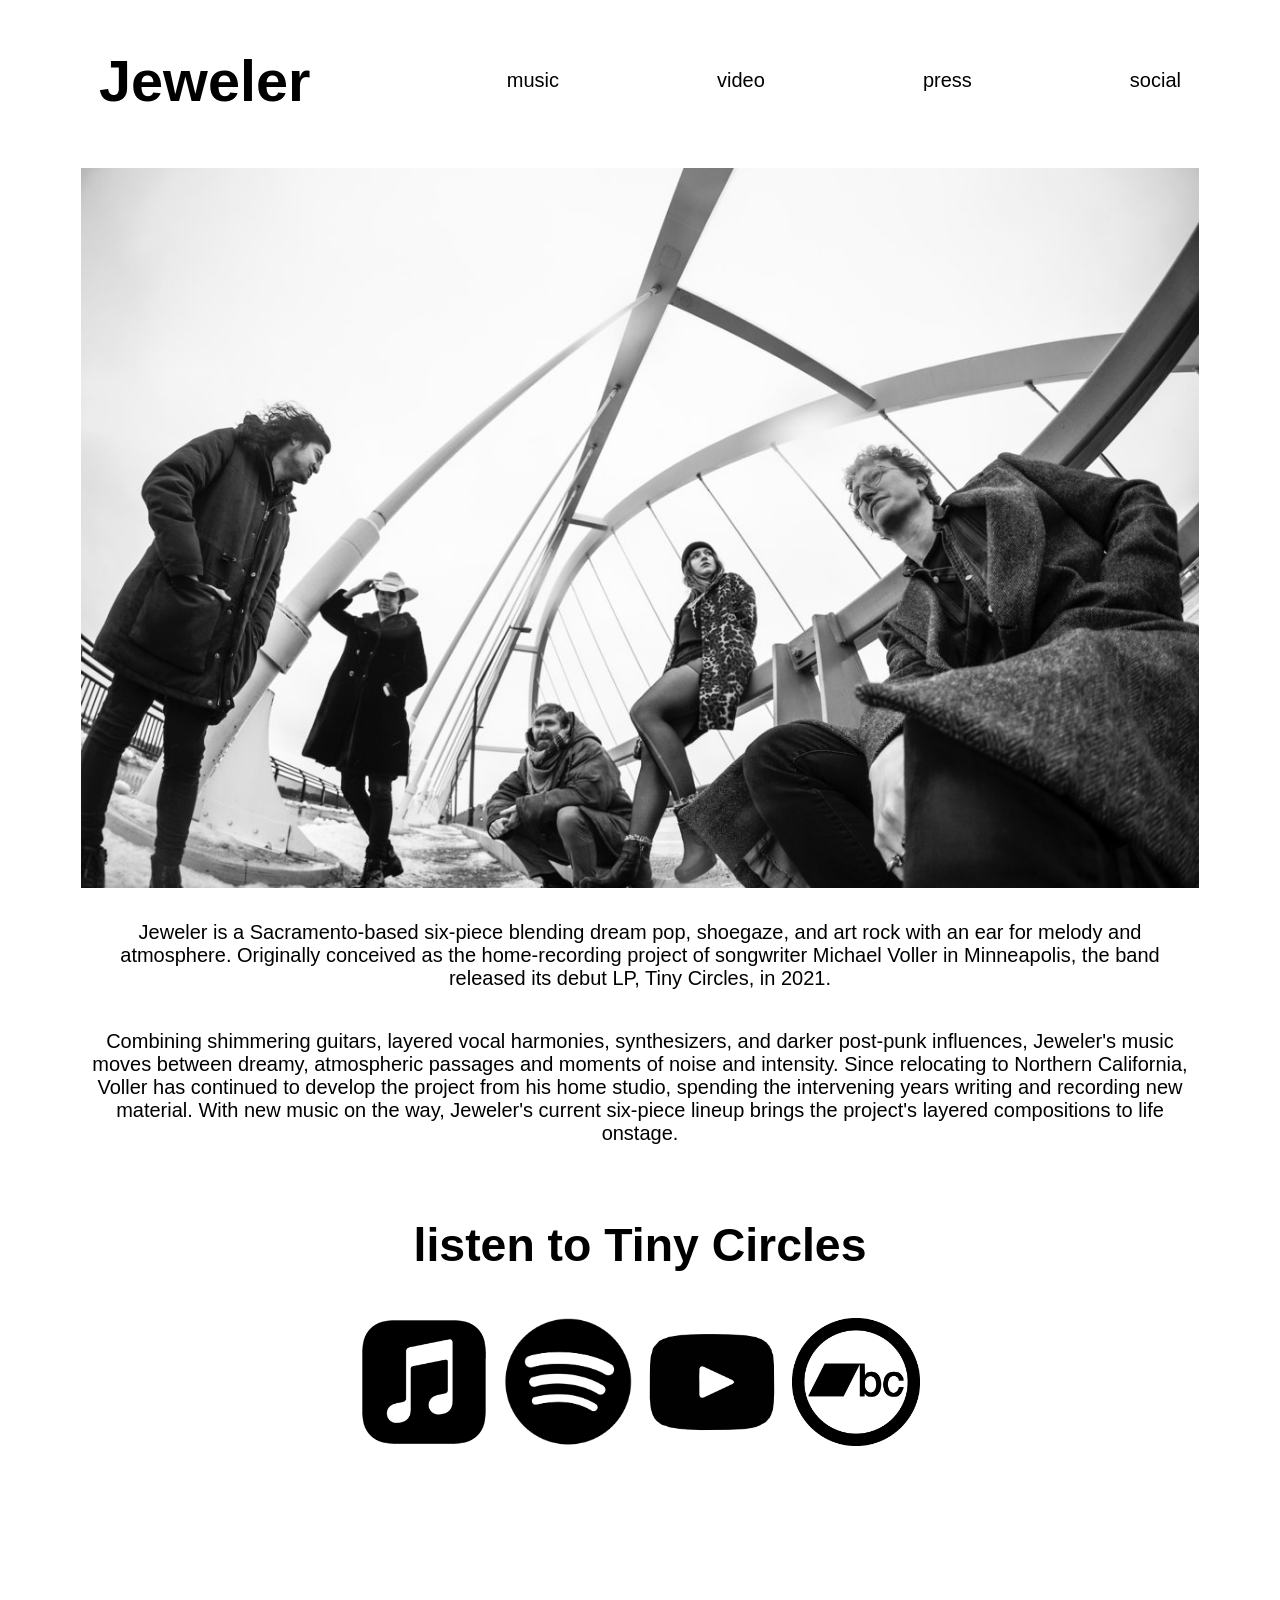
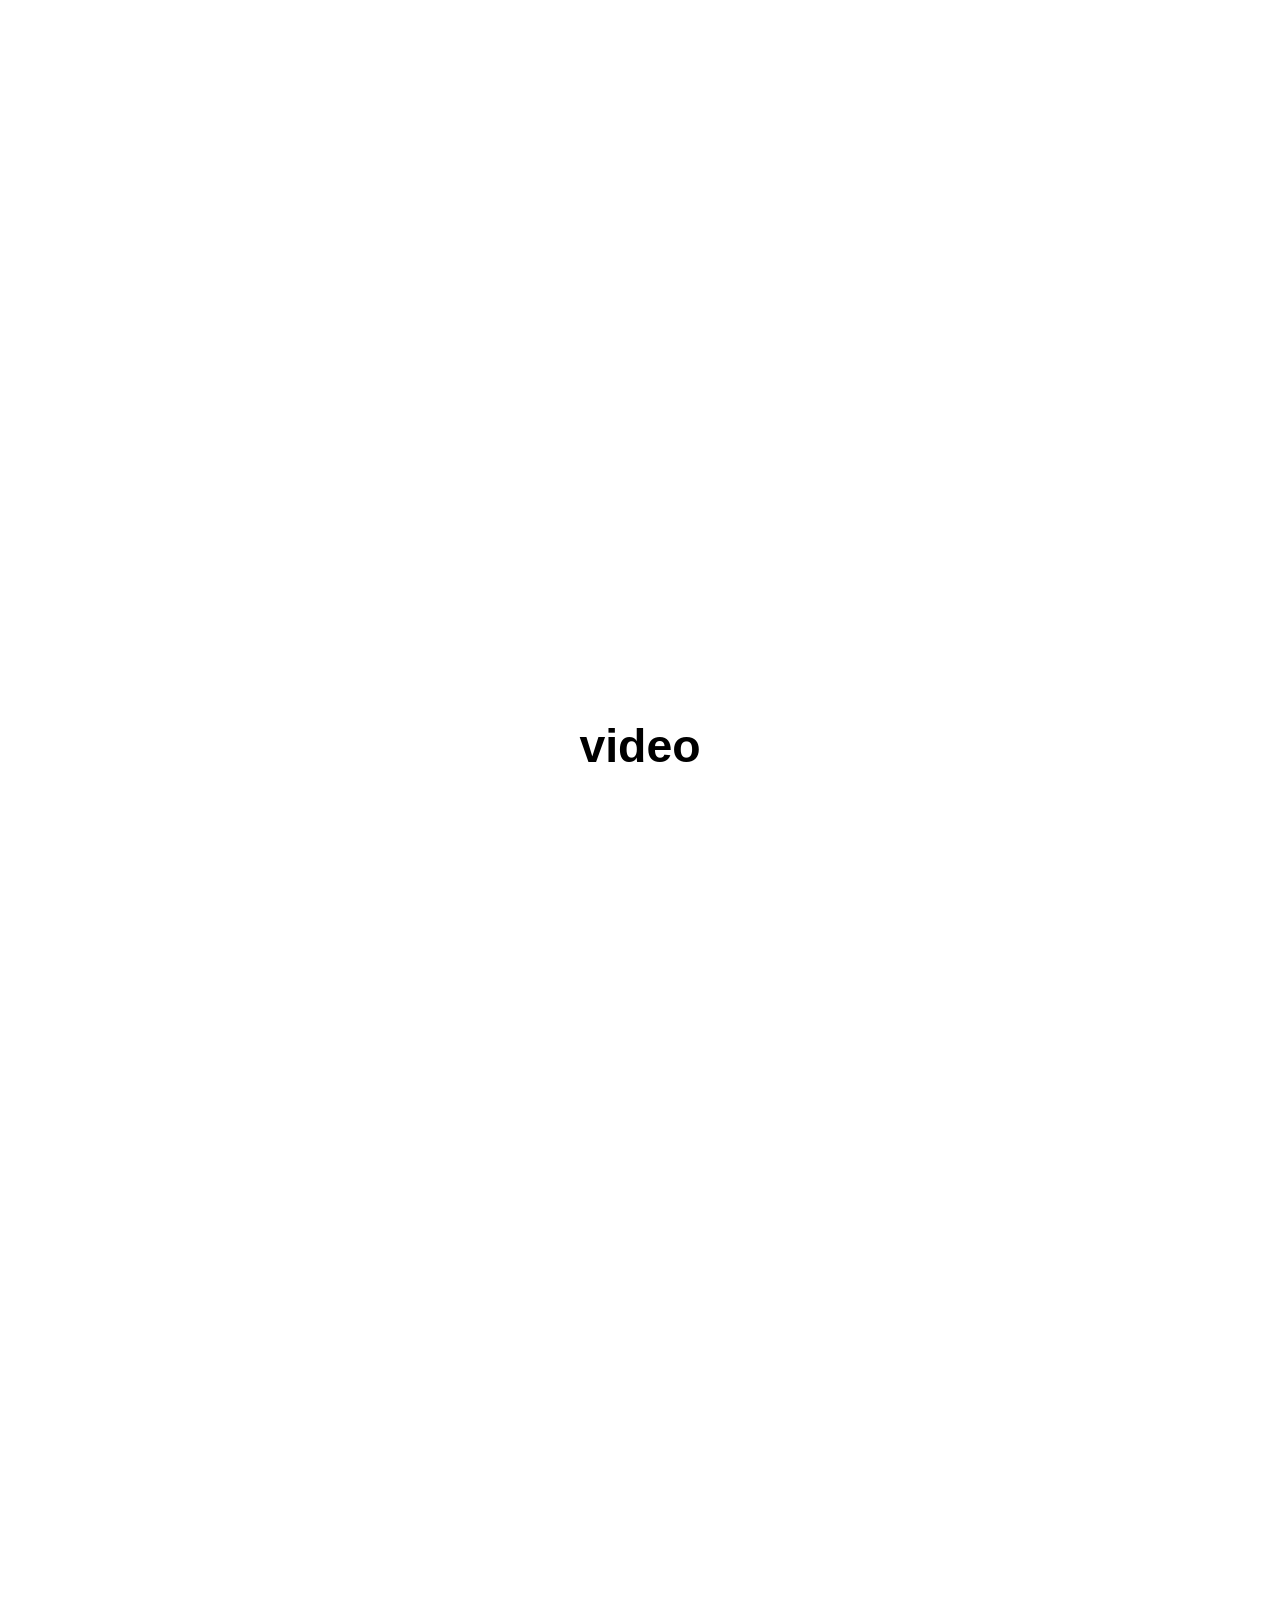
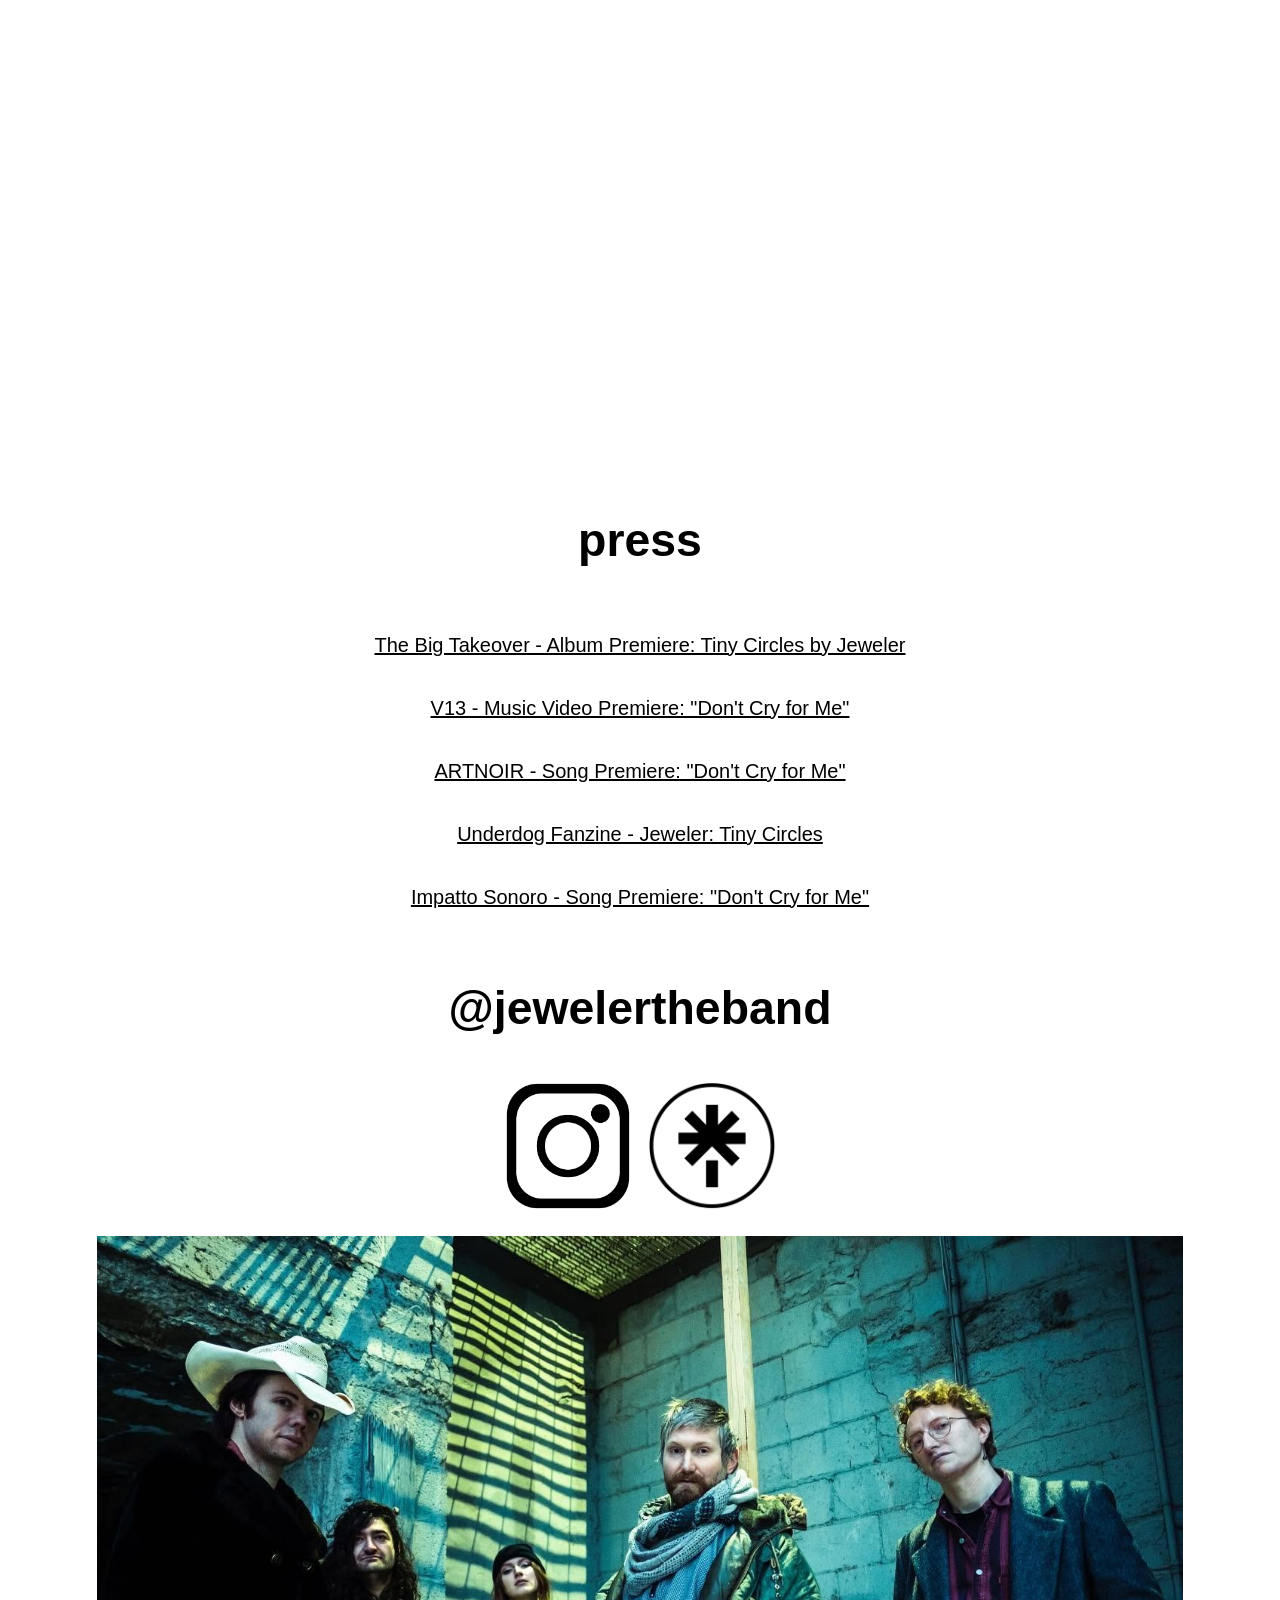
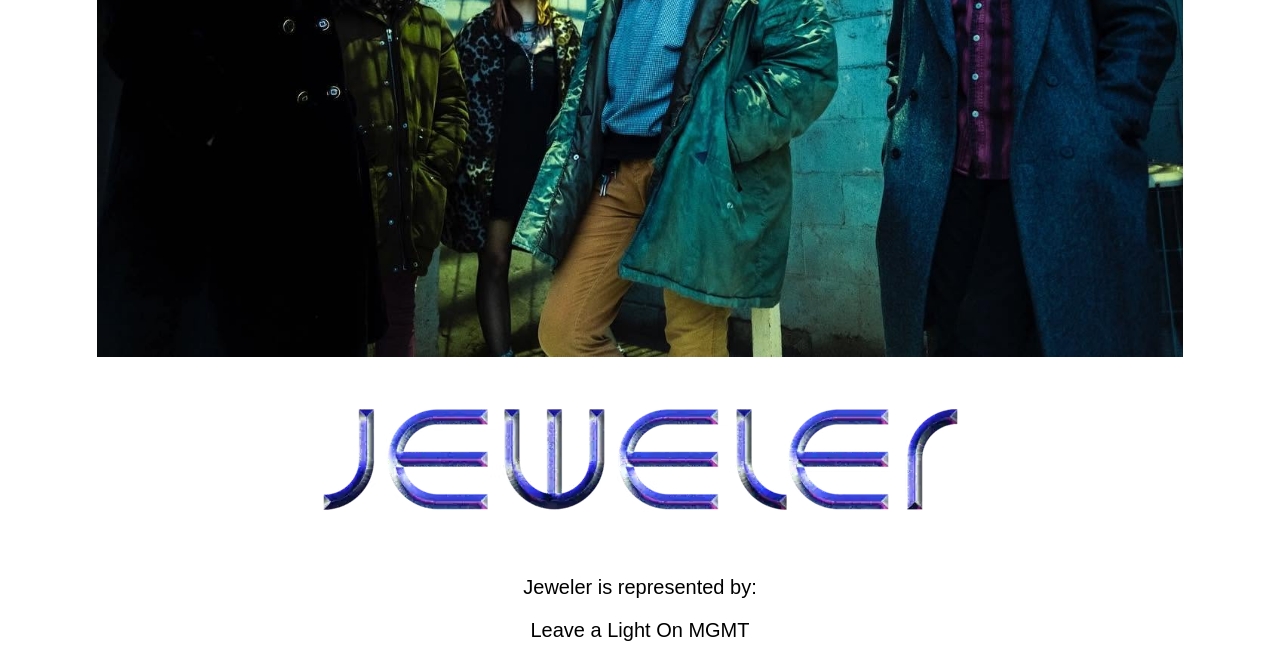
==== jeweler/index.html @ 8a3c10c0 "Correct link text for Impatto Sonoro article" ====
<!DOCTYPE html>
<html lang="en-US">

	<head>
<!-- Core syntax initialization and SEO -->
		<meta charset="UTF-8">
  		<meta name="description" content="Jeweler - the band">
  		<meta name="keywords" content="Jeweler, dream pop, synth pop, goth, rock, indie rock, music, band, minneapolis, sacramento, alternative, shoegaze, art rock, indie, minnesota, california">
  		<meta name="viewport" content="width=device-width, initial-scale=1.0">
  		<meta name="apple-mobile-web-app-title" content="Jeweler - the band" />

<!-- Favicon and Base HREF -->

  		<base href="https://leave-a-light-on-mgmt.github.io/jeweler/">
        <link rel="shortcut icon" type="image/png" href="images/favicon.png">

<!-- Call for stylesheets -->

		<link rel="stylesheet" href="css/jtb_mobile.css" />

  	<!--	<link rel="stylesheet" media="screen and (orientation: landscape)" href="css/jtb_desktop.css" /> -->
  	<!--	<link rel="stylesheet" media="screen and (orientation: portrait)" href="css/jtb_mobile.css" /> -->

  		<title>Jeweler - the band</title>

  	</head>

  	<body>

  		<main>
  			<nav id="site-nav">
  				<a href="#jeweler" class="nav-link no-active"><h1>Jeweler</h1></a>
  				<a href="#music" class="nav-link">music</a>
  				<a href="#video" class="nav-link">video</a>
				<a href="#press" class="nav-link">press</a>
  				<a href="#social" class="nav-link">social</a>
  			</nav>


  			<div class="maincenter" id="jeweler">
  				<img class="bio-image" src="images/jewelerbio.jpg" alt="Jeweler - the band">
  			</div>

  			<div class="bio">

  				<p>
  					Jeweler is a Sacramento-based six-piece blending dream pop, shoegaze, and art rock with an ear for melody and atmosphere. Originally conceived as the home-recording project of songwriter Michael Voller in Minneapolis, the band released its debut LP, Tiny Circles, in 2021.
  				</p>

  				<p>
  					Combining shimmering guitars, layered vocal harmonies, synthesizers, and darker post-punk influences, Jeweler's music moves between dreamy, atmospheric passages and moments of noise and intensity. Since relocating to Northern California, Voller has continued to develop the project from his home studio, spending the intervening years writing and recording new material. With new music on the way, Jeweler's current six-piece lineup brings the project's layered compositions to life onstage.
  				</p>

  			</div>

  			<div id="music">

				<h3>listen to Tiny Circles</h3>

				<div class="streamicons">

				<a href="https://music.apple.com/us/artist/jeweler/1548861159" target="_blank" class="streamicon"><img class="streamicon" src="https://leave-a-light-on-mgmt.github.io/assets/images/applemusicwhite.png"></a>
				<a href="https://open.spotify.com/album/3gtUZ2nOwDdiT0cqnwbpeG" target="_blank" class="streamicon"><img class="streamicon" src="https://leave-a-light-on-mgmt.github.io/assets/images/spotifywhite.png"></a>
				<a href="https://music.youtube.com/playlist?list=OLAK5uy_noMSkbop3BQY1V8g92r3Kt-smzny9pIus" target="_blank" class="streamicon"><img class="streamicon" src="https://leave-a-light-on-mgmt.github.io/assets/images/youtubewhite.png"></a>
				<a href="https://jewelertheband.bandcamp.com/album/tiny-circles" target="_blank" class="streamicon"><img class="streamicon" src="https://leave-a-light-on-mgmt.github.io/assets/images/bandcampwhite.png"></a>

				</div>
  				<iframe class="bandcamp" src="https://bandcamp.com/EmbeddedPlayer/album=2042221873/size=large/bgcol=ffffff/linkcol=333333/transparent=true/" seamless><a href="https://jewelertheband.bandcamp.com/album/tiny-circles">Tiny Circles by Jeweler</a></iframe>

  			</div>

 			<div id="video">

				<h3>video</h3>

				<iframe class="video" src="https://www.youtube.com/embed/ePyByUpfhDs?si=VXcuG7FvfsMgCso3" title="Don't Cry for Me - Music Video" frameborder="0" allow="accelerometer; autoplay; clipboard-write; encrypted-media; gyroscope; picture-in-picture; web-share" referrerpolicy="strict-origin-when-cross-origin" allowfullscreen></iframe>
				<iframe class="video" src="https://www.youtube.com/embed/pjrF9nFUgAE?si=kEKEA2RkDLOsJRZ3" title="Jeweler, live in Minneapolis" frameborder="0" allow="accelerometer; autoplay; clipboard-write; encrypted-media; gyroscope; picture-in-picture; web-share" referrerpolicy="strict-origin-when-cross-origin" allowfullscreen></iframe>
				<iframe class="video" src="https://www.youtube.com/embed/cJHN9VoTPuc?si=GTQW2MqXCSjxQraH&amp;start=24" title="Jeweler, live in Sacramento" frameborder="0" allow="accelerometer; autoplay; clipboard-write; encrypted-media; gyroscope; picture-in-picture; web-share" referrerpolicy="strict-origin-when-cross-origin" allowfullscreen></iframe>
  				
 			</div>

 			<div id="press" class="bio">
				
				<h3>press</h3>

				<p><a href="https://bigtakeover.com/news/AlbumPremiereTinyCirclesbyJeweler" target="_blank" class="press-link">The Big Takeover - Album Premiere: Tiny Circles by Jeweler</a></p>
				<p><a href="https://v13.net/2021/07/smile-your-way-through-jewelers-shoegazey-dont-cry-for-me-music-video-premiere/" target="_blank" class="press-link">V13 - Music Video Premiere: "Don't Cry for Me"</a></p>
				<p><a href="https://artnoir.ch/songpremiere-dont-cry-for-me-von-jeweler/" target="_blank" class="press-link">ARTNOIR - Song Premiere: "Don't Cry for Me"</a></p>
				<p><a href="https://www.underdog-fanzine.de/2021/06/11/jeweler-tiny-circles/" target="_blank" class="press-link">Underdog Fanzine - Jeweler: Tiny Circles</a></p>
				<p><a href="https://www.impattosonoro.it/2021/04/08/premiere/premiere-jeweler-dont-cry-for-me" target="_blank" class="press-link">Impatto Sonoro - Song Premiere: "Don't Cry for Me"</a></p>
 				
 			</div>

			<div id="social">

				<h3>@jewelertheband</h3>

				<div class="socialicons">

					<a href="https://instagram.com/jewelertheband" class="instagram" target="_blank" title="Jeweler - the band instagram page">
						<img class="instagram" src="https://leave-a-light-on-mgmt.github.io/assets/images/instagramwhite.png"></a>
					<a href="https://linktr.ee/jewelertheband" class="instagram" target="_blank" title="Jeweler - the band Linktree page">
						<img class="instagram" src="https://leave-a-light-on-mgmt.github.io/assets/images/linktreewhite.png"></a>
				</div>
				
 			</div>

			<div class="maincenter">
				
  				<img class="bio-image" src="images/jewelerbio2.jpg" alt="Jeweler - the band">
				
  			</div>

			<div class="maincenter">
				
				<img class="bio-image" src="images/jewelerbanner.webp" alt="Jeweler - the band">

			</div>

			<div class="footer">
				
				<p>Jeweler is represented by:</p>
				<a href="https://leave-a-light-on-mgmt.github.io">Leave a Light On MGMT</a>
 				
 			</div>

  	</main>

<script>
  const nav = document.getElementById('site-nav');
  const bioImage = document.querySelector('.bio-image');
  const navLinks = document.querySelectorAll('nav a[href^="#"]');
  const targetSections = document.querySelectorAll('#jeweler, #music, #video, #social, #press');

  function updateNavHeight() {
    if (!nav) return;
    const navHeight = nav.getBoundingClientRect().height;
    document.documentElement.style.setProperty('--nav-height', `${navHeight}px`);
  }

  function updateImageWidth() {
    if (!bioImage) return;
    const width = bioImage.getBoundingClientRect().width;
    document.documentElement.style.setProperty('--img-width', `${width}px`);
  }

  function setActiveLink() {
    const offset = window.innerHeight * 0.35;
    let currentId = '';

    targetSections.forEach((section) => {
      const rect = section.getBoundingClientRect();
      if (rect.top <= offset && rect.bottom >= offset) {
        currentId = section.id;
      }
    });

    navLinks.forEach((link) => {
	if (link.classList.contains('no-active')) {
    return;
  }
      const isActive = link.getAttribute('href') === `#${currentId}`;
      link.classList.toggle('active', isActive);
    });
  }

  function updateLayout() {
    updateNavHeight();
    updateImageWidth();
    setActiveLink();
  }

  document.addEventListener('DOMContentLoaded', () => {
    updateLayout();

    window.addEventListener('resize', updateLayout);
    window.addEventListener('scroll', setActiveLink, { passive: true });

    if (bioImage) {
      bioImage.addEventListener('load', updateImageWidth);
    }

    if ('ResizeObserver' in window) {
      const resizeObserver = new ResizeObserver(() => {
        updateLayout();
      });

      if (nav) resizeObserver.observe(nav);
      if (bioImage) resizeObserver.observe(bioImage);
    }
  });
</script>
 	
  </body>
 </html>
---- jeweler/css/jtb_mobile.css ----
html {
  scroll-behavior: smooth;
}

body {
  /* 1rem base + 1% of viewport width */
  font-size: clamp(1rem, 0.9rem + 0.5vw, 1.25rem);
  margin: 0;
  display: flex;
  flex-direction: column;
  min-height: 100vh;
  text-decoration: none;
  font-family: sans-serif;
}

h1 {
	/* clamp(minimum, fluid preference, maximum) */
  font-size: clamp(2rem, 1.2rem + 3vw, 4rem);
  padding-right: 3vw;
}

h3 {
  font-size: clamp(.5rem, .5rem + 3vw, 4rem);
  padding: 0;
  font-family: sans-serif;
}

p {
	padding: 0;
}

div {
  display: flex;
  justify-content: center; /* Centers the iframe horizontally */
  flex-direction: column;
  align-items: center;
}

div.streamicons {
  display: flex;
  flex-direction: row;
  justify-content: center;
  align-items: center;
  gap: 1rem;
  flex-wrap: wrap;
	margin-bottom: 1em;
}

div.socialicons {
  display: flex;
  flex-direction: row;
  justify-content: center;
  align-items: center;
  gap: 1rem;
  flex-wrap: wrap;
	margin-bottom: 1em;
}

div.socialicons a {
  display: inline-flex;
  align-items: center;
  justify-content: center;
}

div.footer {
	margin-bottom: 1em;
}

div.footer a {
	color: #000000;
  text-decoration: none;
  font-family: sans-serif;
  font-weight: normal;
	display: inline-block;
  text-align: center;
  font-size: clamp(1rem, 0.9rem + 0.5vw, 1.25rem);
  transition: color 0.1s;
}

div.footer a:hover {
	color: #999999;
}
	

div.streamicons a {
  display: inline-flex;
  align-items: center;
  justify-content: center;
}

.maincenter {
	width: 89.5vw;
	text-align: center;
	margin:  auto;
	padding: .5vw;
	scroll-margin-top: var(--nav-height);
}

#music,
#video,
#social,
#press {
  scroll-margin-top: var(--nav-height);
}

.bio {
	width: var(--img-width);
	max-width: 100%;
	text-align: center;
	margin:  auto;
	padding: .5vw;
}

.maincenter p {
  text-align: justify;
}

img.bio-image {
	display: block;
  	max-width: 100%;
 	height: auto;
  	max-height: calc(98vh - var(--nav-height));
}

img.instagram {
	display: flex;
  justify-content: center;
  align-items: center;
	filter: invert(100%);
	width: 10vw;
  	max-width: 100%;
 	height: auto;
  	max-height: calc(98vh - var(--nav-height));
}

img.streamicon {
	display: flex;
  justify-content: center;
  align-items: center;
	filter: invert(100%);
	width: 10vw;
  	max-width: 100%;
 	height: auto;
  	max-height: calc(98vh - var(--nav-height));
}

a.streamicon {

}

iframe.bandcamp {
  border: 0;
	width: 89.5vw;
	max-width: 700px;
	height: 786px;
	display: block;
	margin: 0 auto 1em auto;
}

iframe.video {
	border: 0;
	width: 89.5vw;
	max-width: 700px;
	height: auto; 
	display: block;
	margin: 0 auto 1em auto;
	aspect-ratio: 16 / 9;
}

nav {
  position: sticky; /* Sticks the nav to the viewport */
  top: 0;       /* Locks it to the very top */
  left: 0;         /* Aligns it to the left edge */
  z-index: 9999;   /* Forces the nav to float above all other content */
  align-items: center;

  /* Styling and Layout */
  background: linear-gradient(to bottom, rgba(255, 255, 255, 1) 98%, rgba(255, 255, 255, 0) 100%);
  display: flex;
  justify-content: space-around; /* Spaces the 3 links evenly */
  width: calc(100% - 2.5rem);
  max-width: 100%;
  margin: 0 auto;
  padding: 0 1.25rem;

}

nav a {
  color: #000000;
  text-decoration: none;
  font-family: sans-serif;
  font-weight: normal;
  font-size: clamp(1rem, 0.9rem + 0.5vw, 1.25rem);
  transition: color 0.1s;
}

a.instagram {
  color: #000000;
  text-decoration: none;
  font-family: sans-serif;
  font-weight: normal;
  font-size: clamp(1rem, 0.9rem + 0.5vw, 1.25rem);
  transition: color 0.1s;
}

a.press-link {
  color: #000000;
  text-decoration: underline;
  font-family: sans-serif;
  font-weight: normal;
  font-size: clamp(1rem, 0.9rem + 0.5vw, 1.25rem);
  transition: color 0.1s;
  display: block;
  width: 100%;
  text-align: center;
  overflow-wrap: anywhere;
}

nav a:hover {
  color: #999999;
}

nav a.active {
  text-decoration: underline;
}

nav a.no-active.active {
  text-decoration: none;
}

.balance-ghost {
  visibility: hidden;
}
---- jeweler/css/jtb_mobile.css ----
html {
  scroll-behavior: smooth;
}

body {
  /* 1rem base + 1% of viewport width */
  font-size: clamp(1rem, 0.9rem + 0.5vw, 1.25rem);
  margin: 0;
  display: flex;
  flex-direction: column;
  min-height: 100vh;
  text-decoration: none;
  font-family: sans-serif;
}

h1 {
	/* clamp(minimum, fluid preference, maximum) */
  font-size: clamp(2rem, 1.2rem + 3vw, 4rem);
  padding-right: 3vw;
}

h3 {
  font-size: clamp(.5rem, .5rem + 3vw, 4rem);
  padding: 0;
  font-family: sans-serif;
}

p {
	padding: 0;
}

div {
  display: flex;
  justify-content: center; /* Centers the iframe horizontally */
  flex-direction: column;
  align-items: center;
}

div.streamicons {
  display: flex;
  flex-direction: row;
  justify-content: center;
  align-items: center;
  gap: 1rem;
  flex-wrap: wrap;
	margin-bottom: 1em;
}

div.socialicons {
  display: flex;
  flex-direction: row;
  justify-content: center;
  align-items: center;
  gap: 1rem;
  flex-wrap: wrap;
	margin-bottom: 1em;
}

div.socialicons a {
  display: inline-flex;
  align-items: center;
  justify-content: center;
}

div.footer {
	margin-bottom: 1em;
}

div.footer a {
	color: #000000;
  text-decoration: none;
  font-family: sans-serif;
  font-weight: normal;
	display: inline-block;
  text-align: center;
  font-size: clamp(1rem, 0.9rem + 0.5vw, 1.25rem);
  transition: color 0.1s;
}

div.footer a:hover {
	color: #999999;
}
	

div.streamicons a {
  display: inline-flex;
  align-items: center;
  justify-content: center;
}

.maincenter {
	width: 89.5vw;
	text-align: center;
	margin:  auto;
	padding: .5vw;
	scroll-margin-top: var(--nav-height);
}

#music,
#video,
#social,
#press {
  scroll-margin-top: var(--nav-height);
}

.bio {
	width: var(--img-width);
	max-width: 100%;
	text-align: center;
	margin:  auto;
	padding: .5vw;
}

.maincenter p {
  text-align: justify;
}

img.bio-image {
	display: block;
  	max-width: 100%;
 	height: auto;
  	max-height: calc(98vh - var(--nav-height));
}

img.instagram {
	display: flex;
  justify-content: center;
  align-items: center;
	filter: invert(100%);
	width: 10vw;
  	max-width: 100%;
 	height: auto;
  	max-height: calc(98vh - var(--nav-height));
}

img.streamicon {
	display: flex;
  justify-content: center;
  align-items: center;
	filter: invert(100%);
	width: 10vw;
  	max-width: 100%;
 	height: auto;
  	max-height: calc(98vh - var(--nav-height));
}

a.streamicon {

}

iframe.bandcamp {
  border: 0;
	width: 89.5vw;
	max-width: 700px;
	height: 786px;
	display: block;
	margin: 0 auto 1em auto;
}

iframe.video {
	border: 0;
	width: 89.5vw;
	max-width: 700px;
	height: auto; 
	display: block;
	margin: 0 auto 1em auto;
	aspect-ratio: 16 / 9;
}

nav {
  position: sticky; /* Sticks the nav to the viewport */
  top: 0;       /* Locks it to the very top */
  left: 0;         /* Aligns it to the left edge */
  z-index: 9999;   /* Forces the nav to float above all other content */
  align-items: center;

  /* Styling and Layout */
  background: linear-gradient(to bottom, rgba(255, 255, 255, 1) 98%, rgba(255, 255, 255, 0) 100%);
  display: flex;
  justify-content: space-around; /* Spaces the 3 links evenly */
  width: calc(100% - 2.5rem);
  max-width: 100%;
  margin: 0 auto;
  padding: 0 1.25rem;

}

nav a {
  color: #000000;
  text-decoration: none;
  font-family: sans-serif;
  font-weight: normal;
  font-size: clamp(1rem, 0.9rem + 0.5vw, 1.25rem);
  transition: color 0.1s;
}

a.instagram {
  color: #000000;
  text-decoration: none;
  font-family: sans-serif;
  font-weight: normal;
  font-size: clamp(1rem, 0.9rem + 0.5vw, 1.25rem);
  transition: color 0.1s;
}

a.press-link {
  color: #000000;
  text-decoration: underline;
  font-family: sans-serif;
  font-weight: normal;
  font-size: clamp(1rem, 0.9rem + 0.5vw, 1.25rem);
  transition: color 0.1s;
  display: block;
  width: 100%;
  text-align: center;
  overflow-wrap: anywhere;
}

nav a:hover {
  color: #999999;
}

nav a.active {
  text-decoration: underline;
}

nav a.no-active.active {
  text-decoration: none;
}

.balance-ghost {
  visibility: hidden;
}
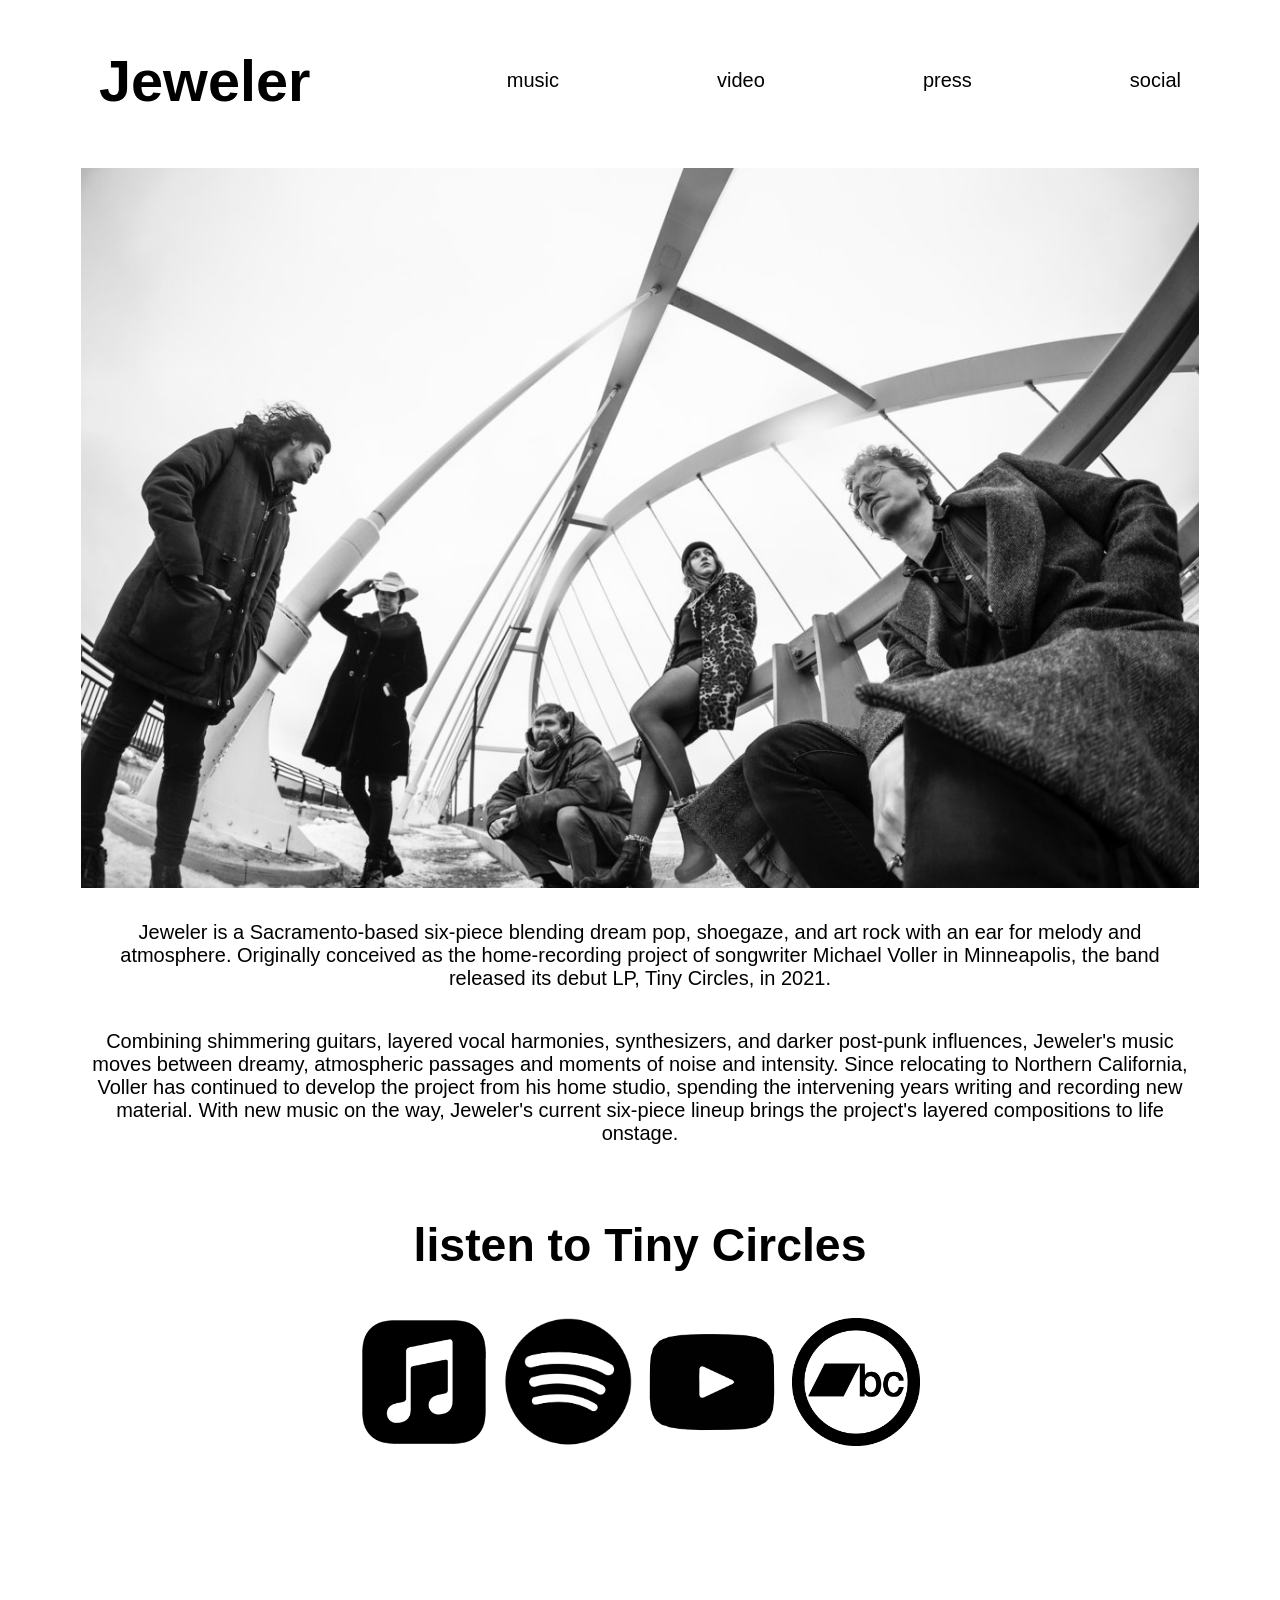
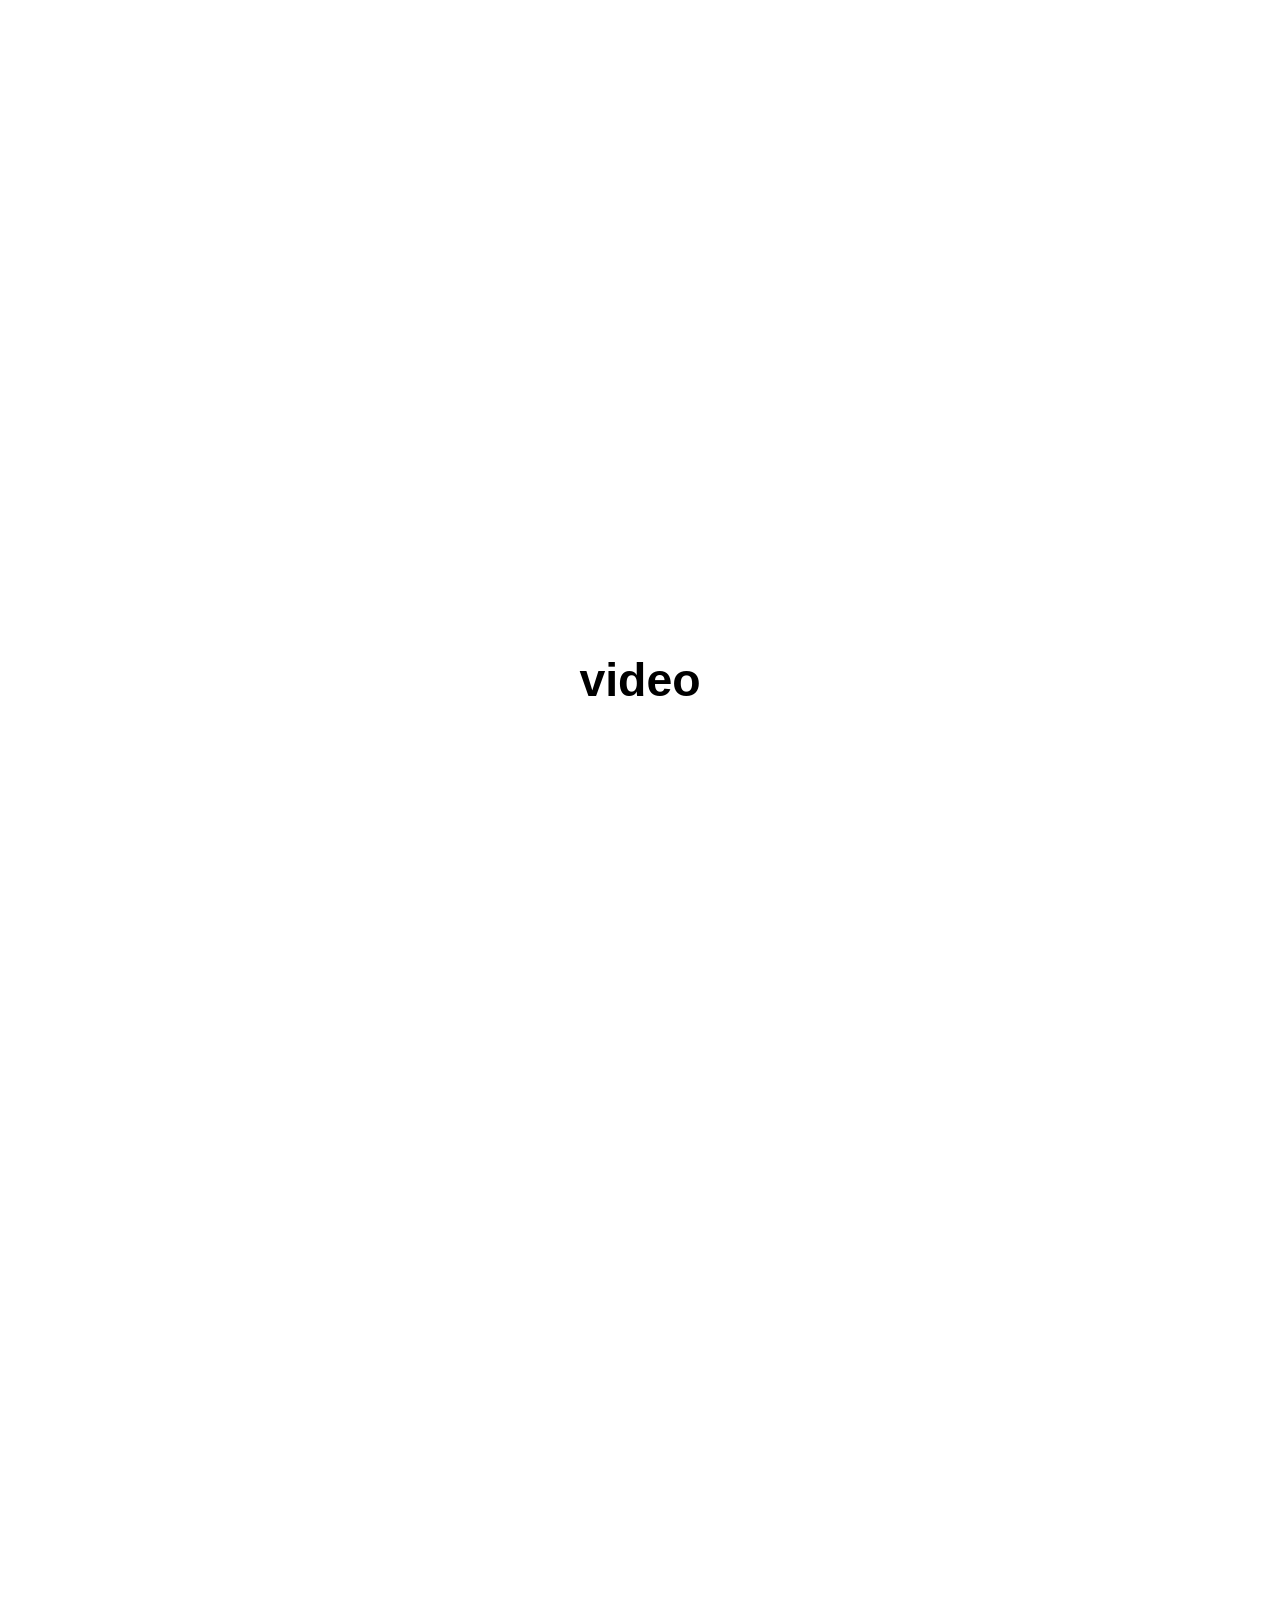
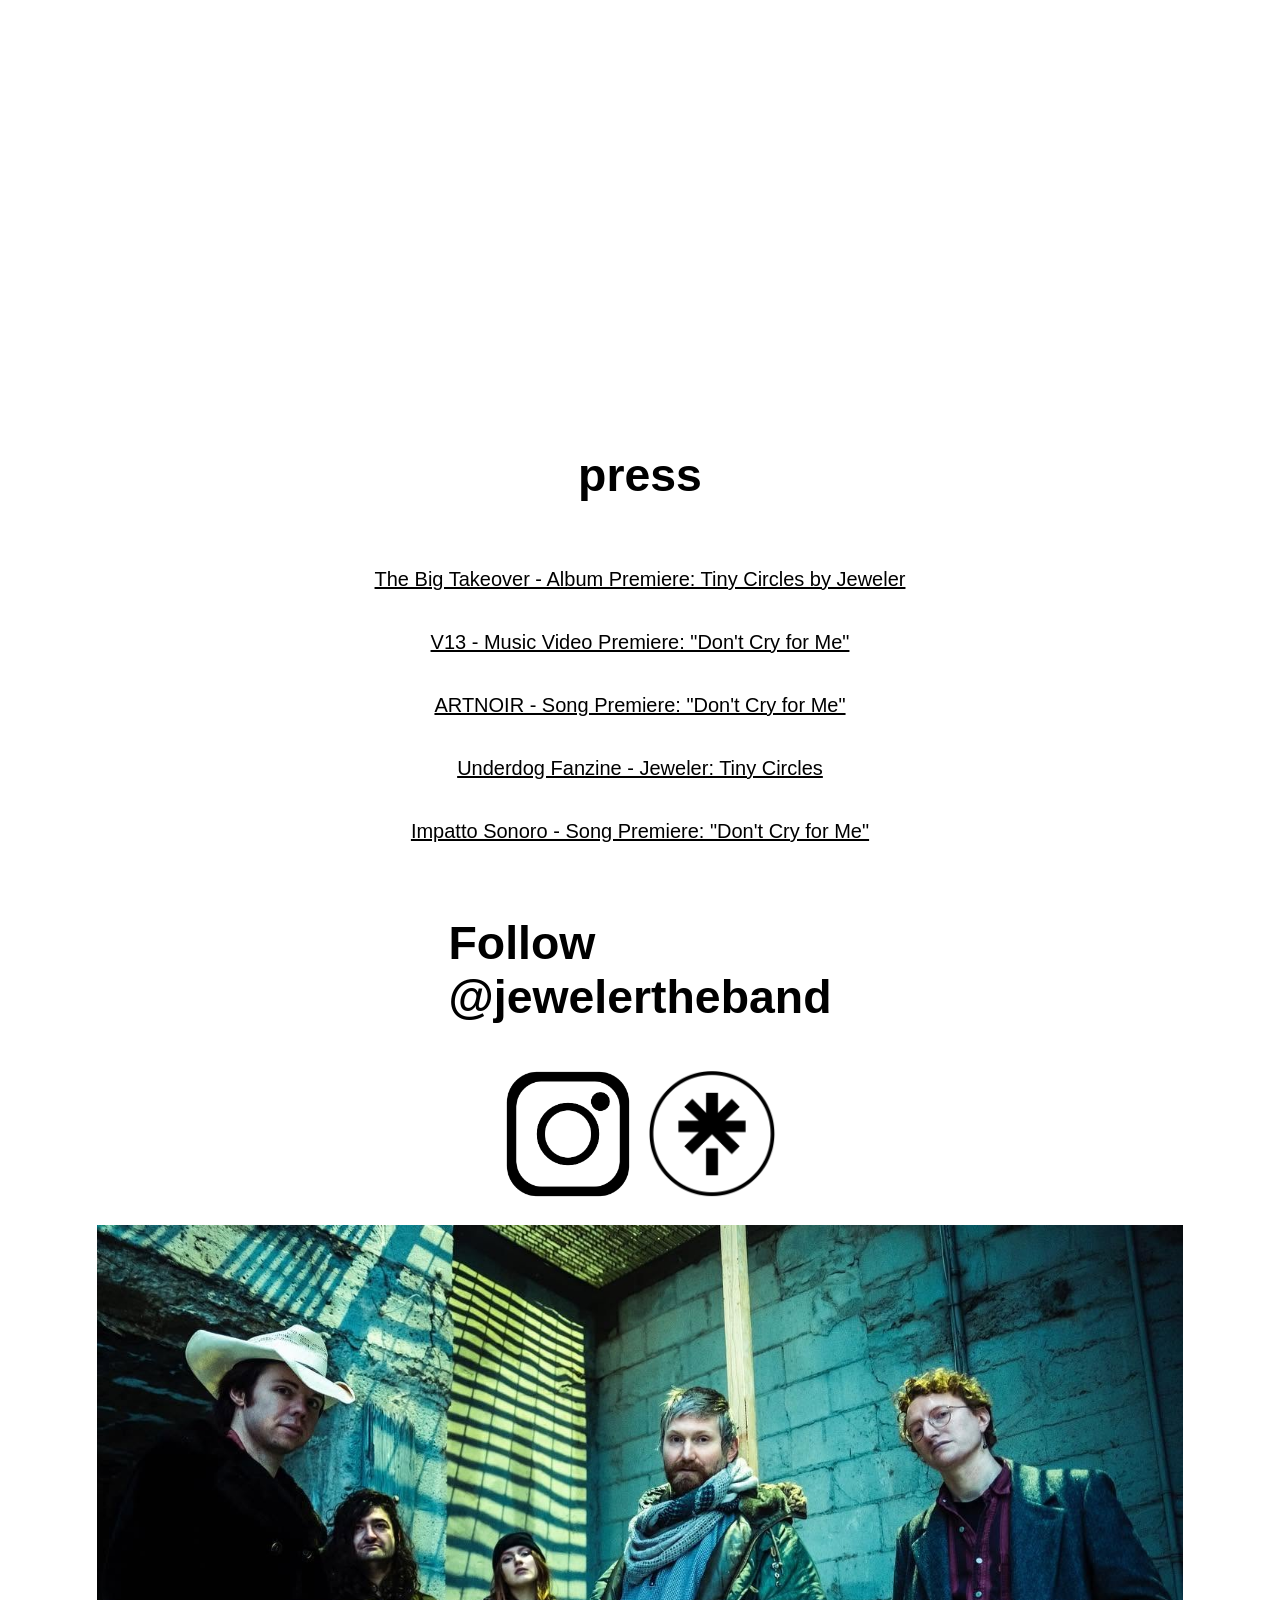
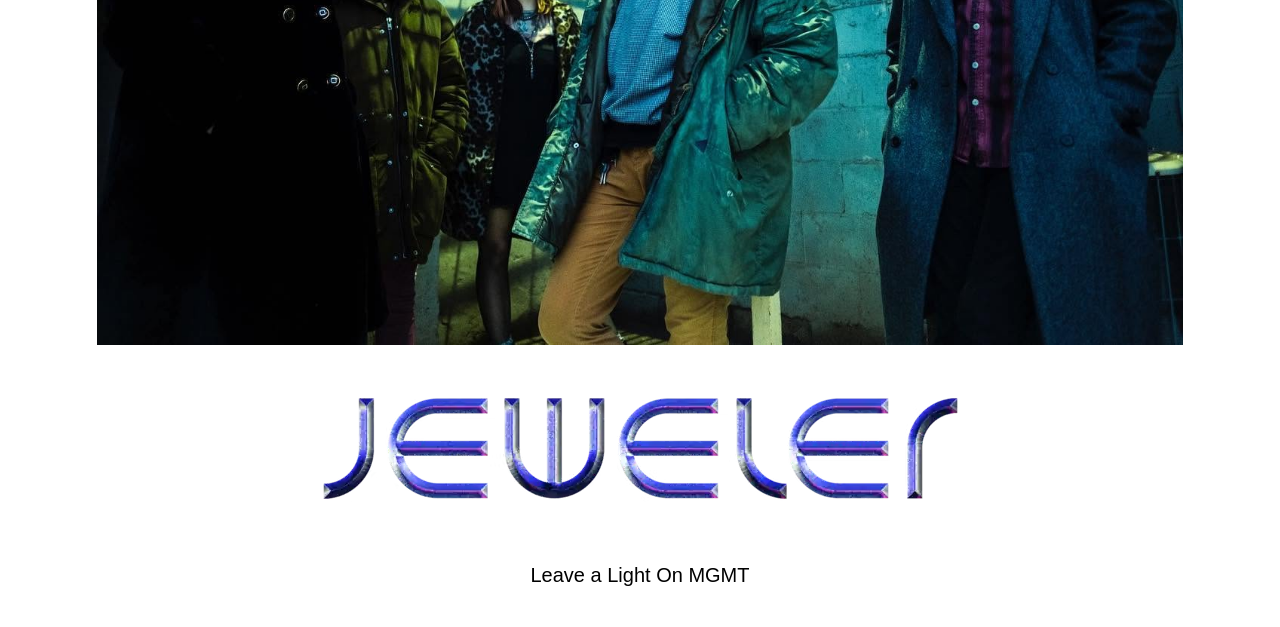
==== commit d8329ad0: "Update social media section and footer formatting" ====
--- a/jeweler/index.html
+++ b/jeweler/index.html
@@ -93,7 +93,7 @@
 
 			<div id="social">
 
-				<h3>@jewelertheband</h3>
+				<h3>Follow<br>@jewelertheband</h3>
 
 				<div class="socialicons">
 
@@ -119,8 +119,7 @@
 
 			<div class="footer">
 				
-				<p>Jeweler is represented by:</p>
-				<a href="https://leave-a-light-on-mgmt.github.io">Leave a Light On MGMT</a>
+				<p><a href="https://leave-a-light-on-mgmt.github.io">Leave a Light On MGMT</a></p>
  				
  			</div>
 
--- a/jeweler/css/jtb_mobile.css
+++ b/jeweler/css/jtb_mobile.css
@@ -153,6 +153,7 @@
 	width: 89.5vw;
 	max-width: 700px;
 	height: 786px;
+	max-height: calc(98vh - var(--nav-height)); /* added 10/22/2026, remove if breaking */
 	display: block;
 	margin: 0 auto 1em auto;
 }
--- a/jeweler/css/jtb_mobile.css
+++ b/jeweler/css/jtb_mobile.css
@@ -153,6 +153,7 @@
 	width: 89.5vw;
 	max-width: 700px;
 	height: 786px;
+	max-height: calc(98vh - var(--nav-height)); /* added 10/22/2026, remove if breaking */
 	display: block;
 	margin: 0 auto 1em auto;
 }
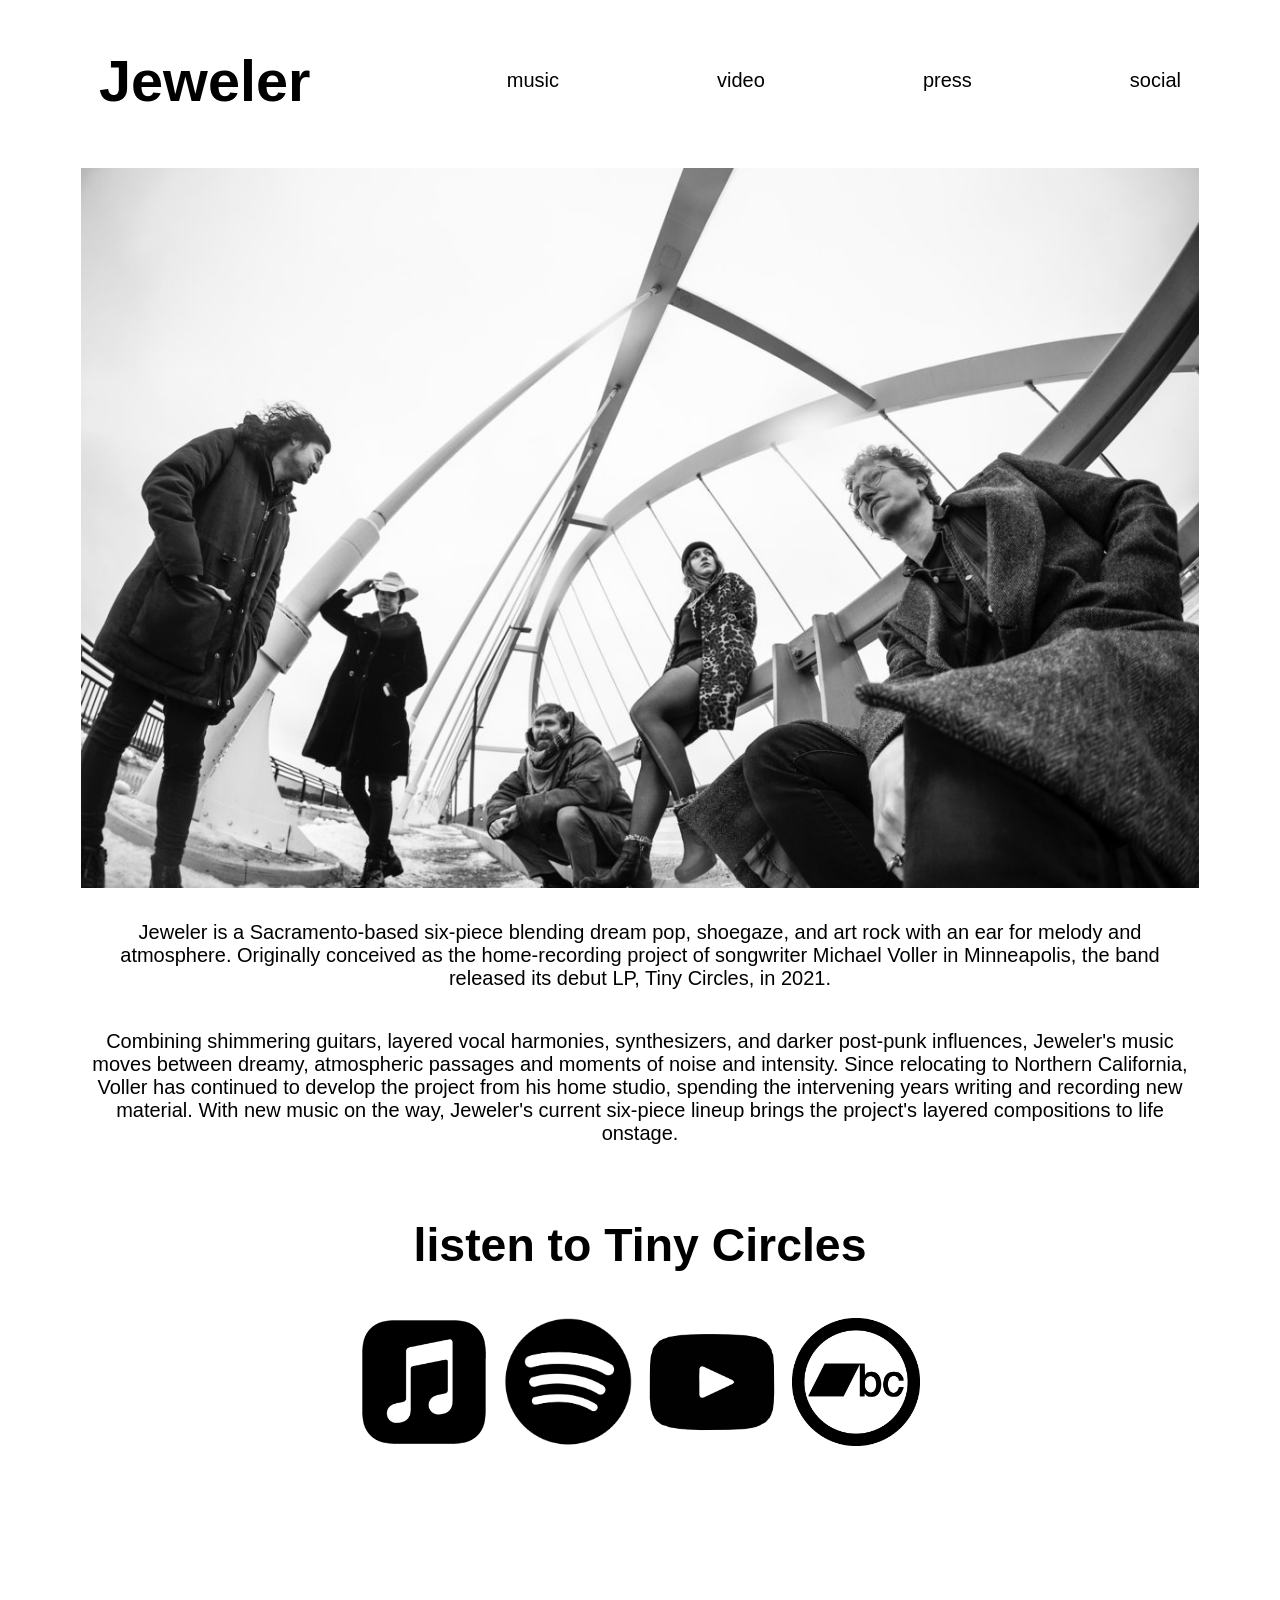
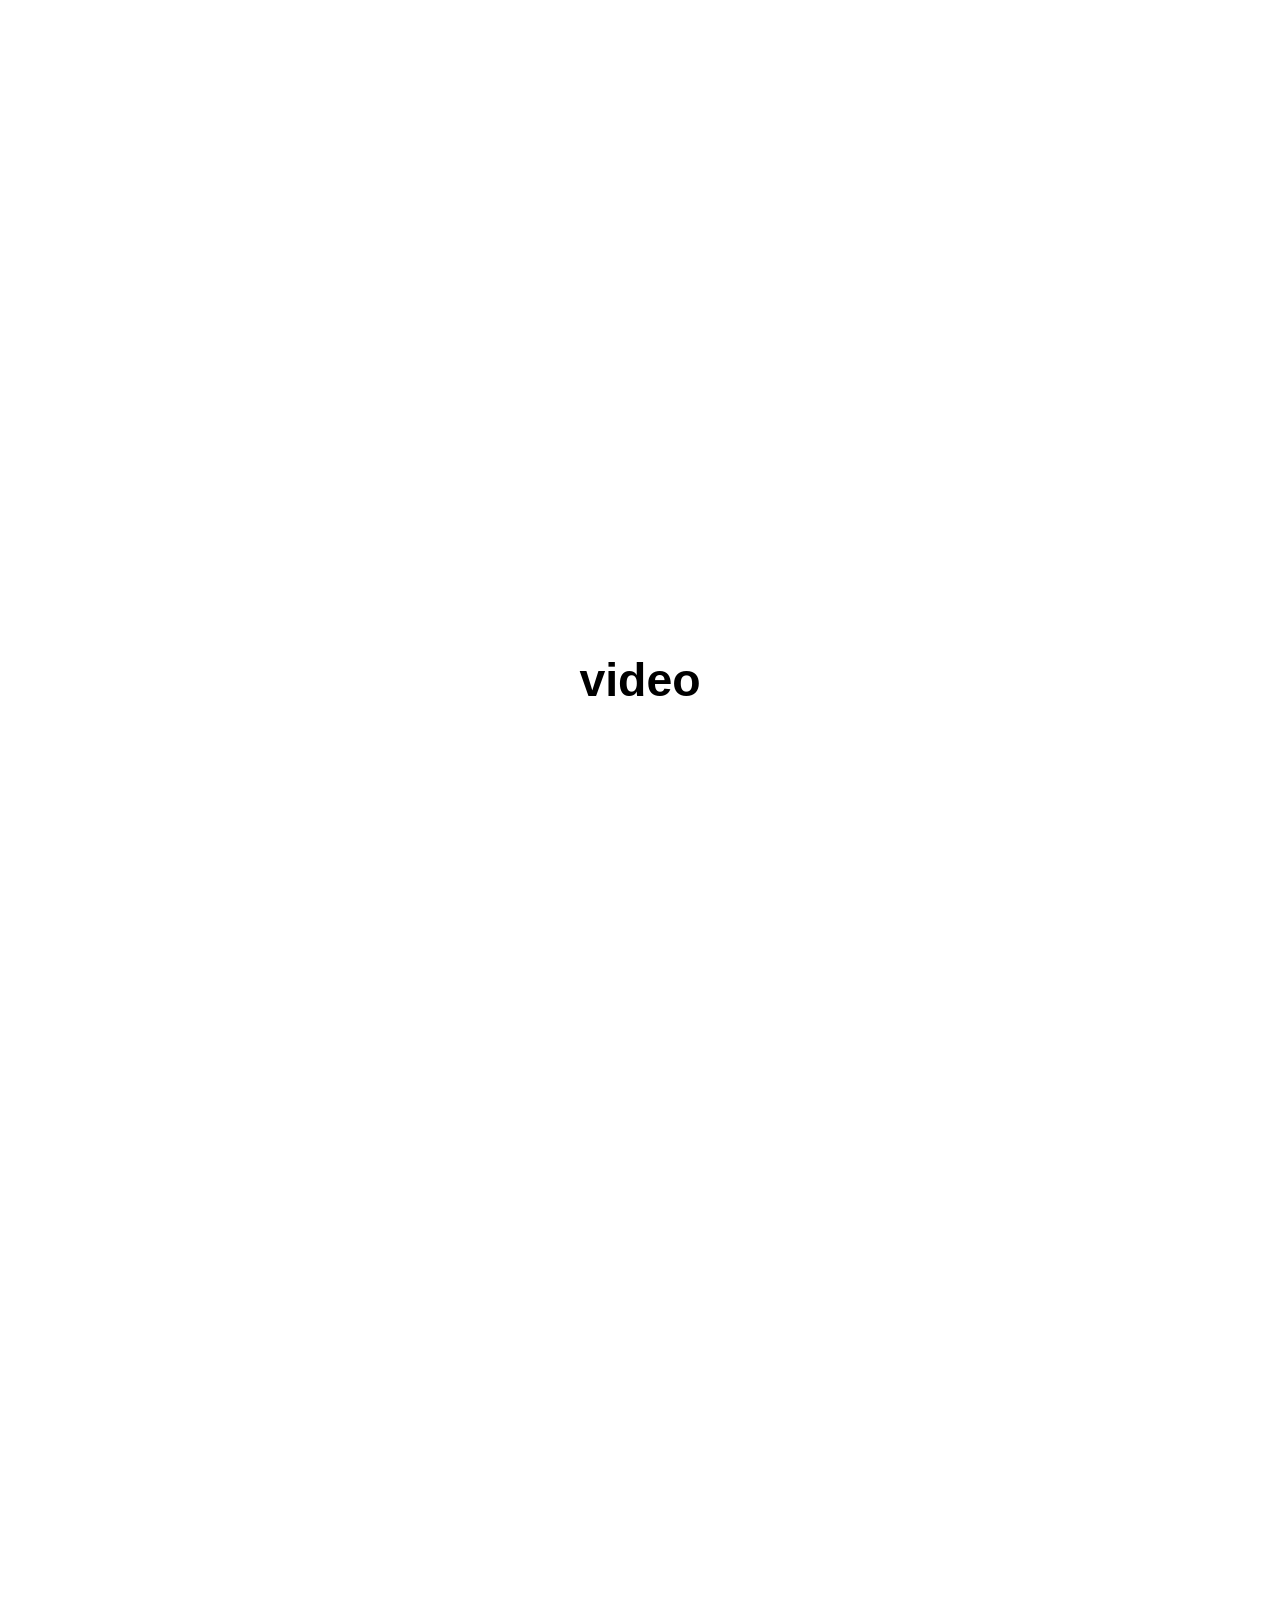
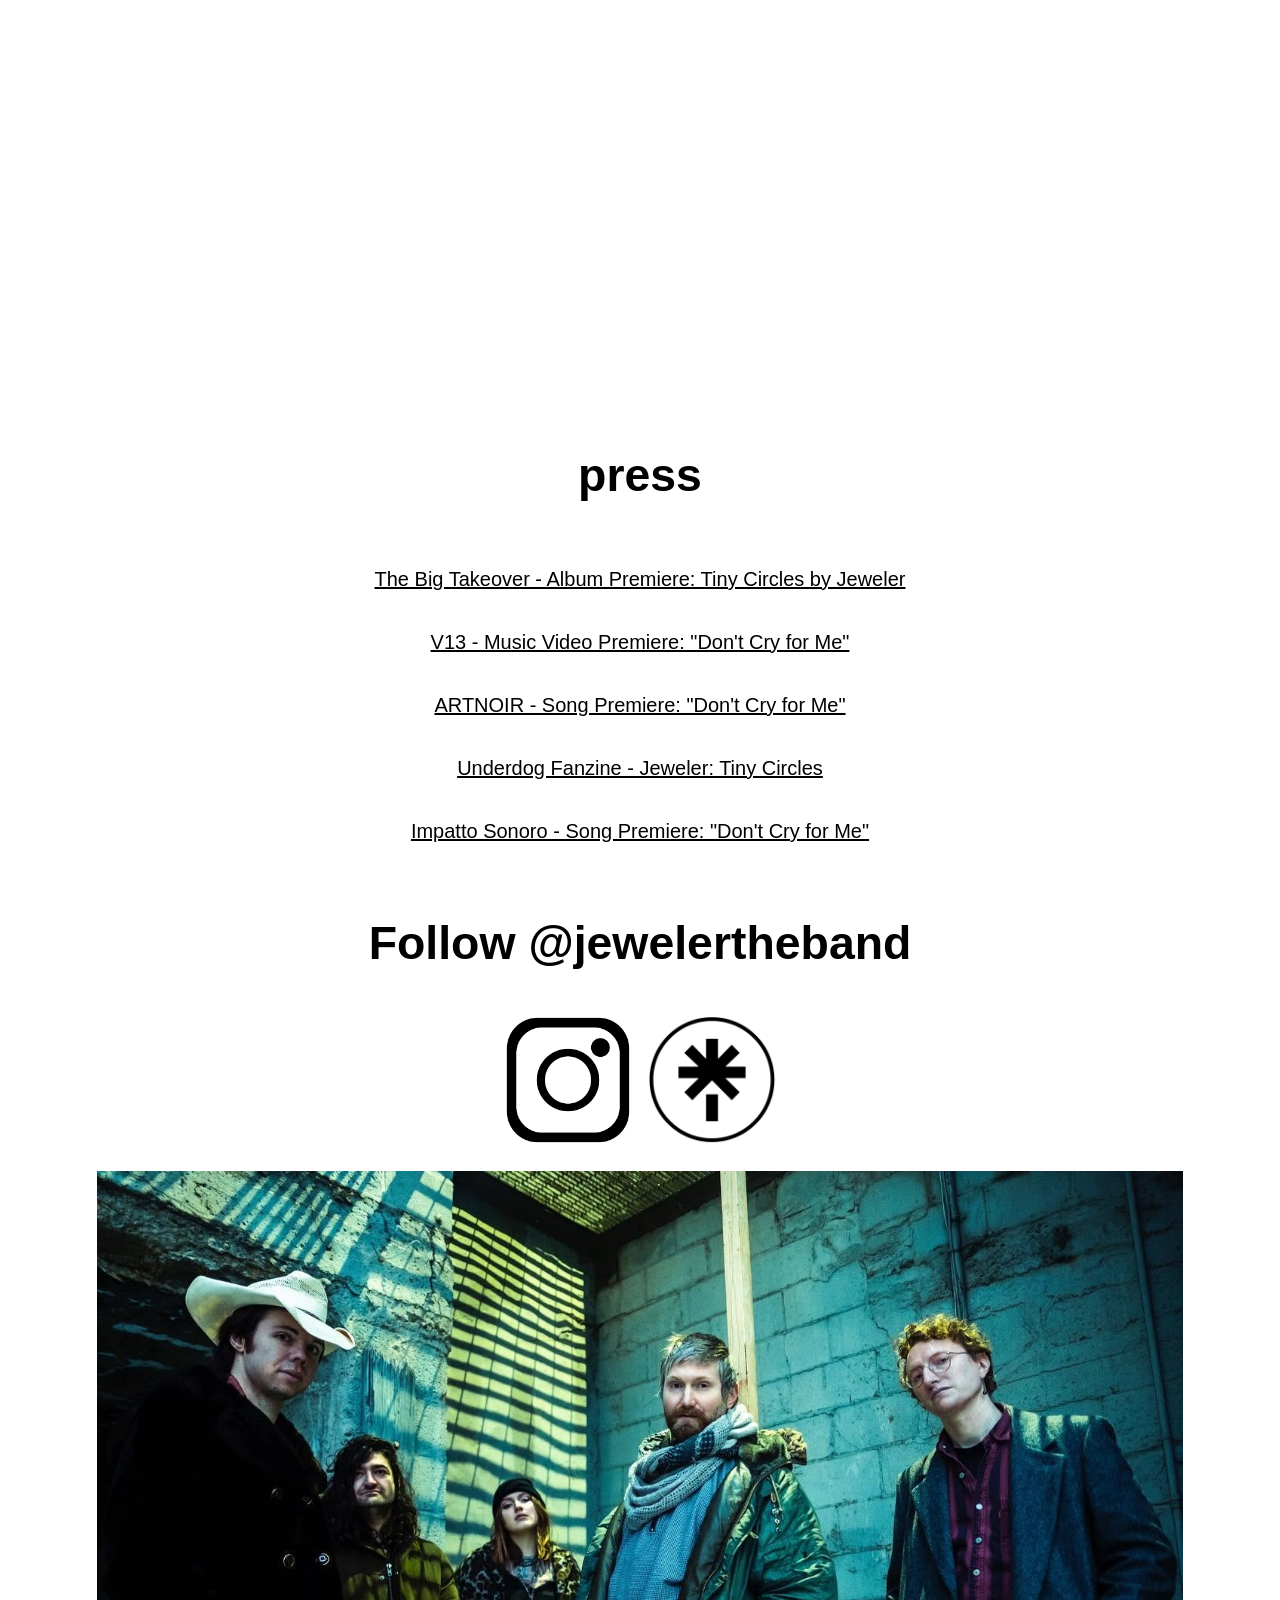
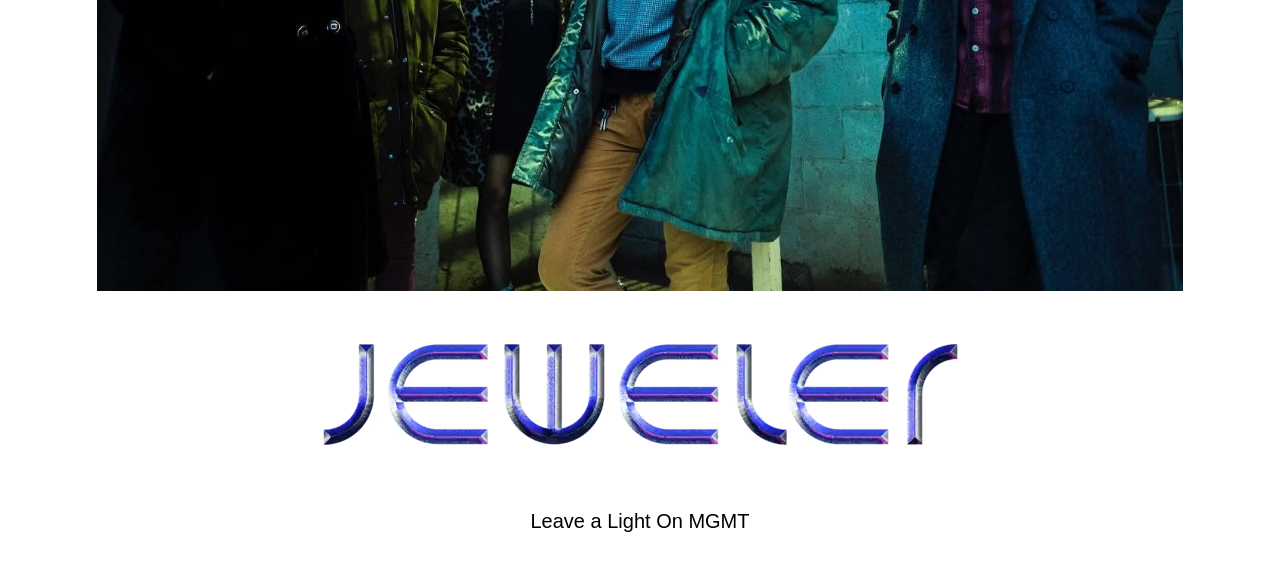
==== commit f8f1dd85: "Remove unnecessary line break in social section" ====
--- a/jeweler/index.html
+++ b/jeweler/index.html
@@ -93,7 +93,7 @@
 
 			<div id="social">
 
-				<h3>Follow<br>@jewelertheband</h3>
+				<h3>Follow @jewelertheband</h3>
 
 				<div class="socialicons">
 
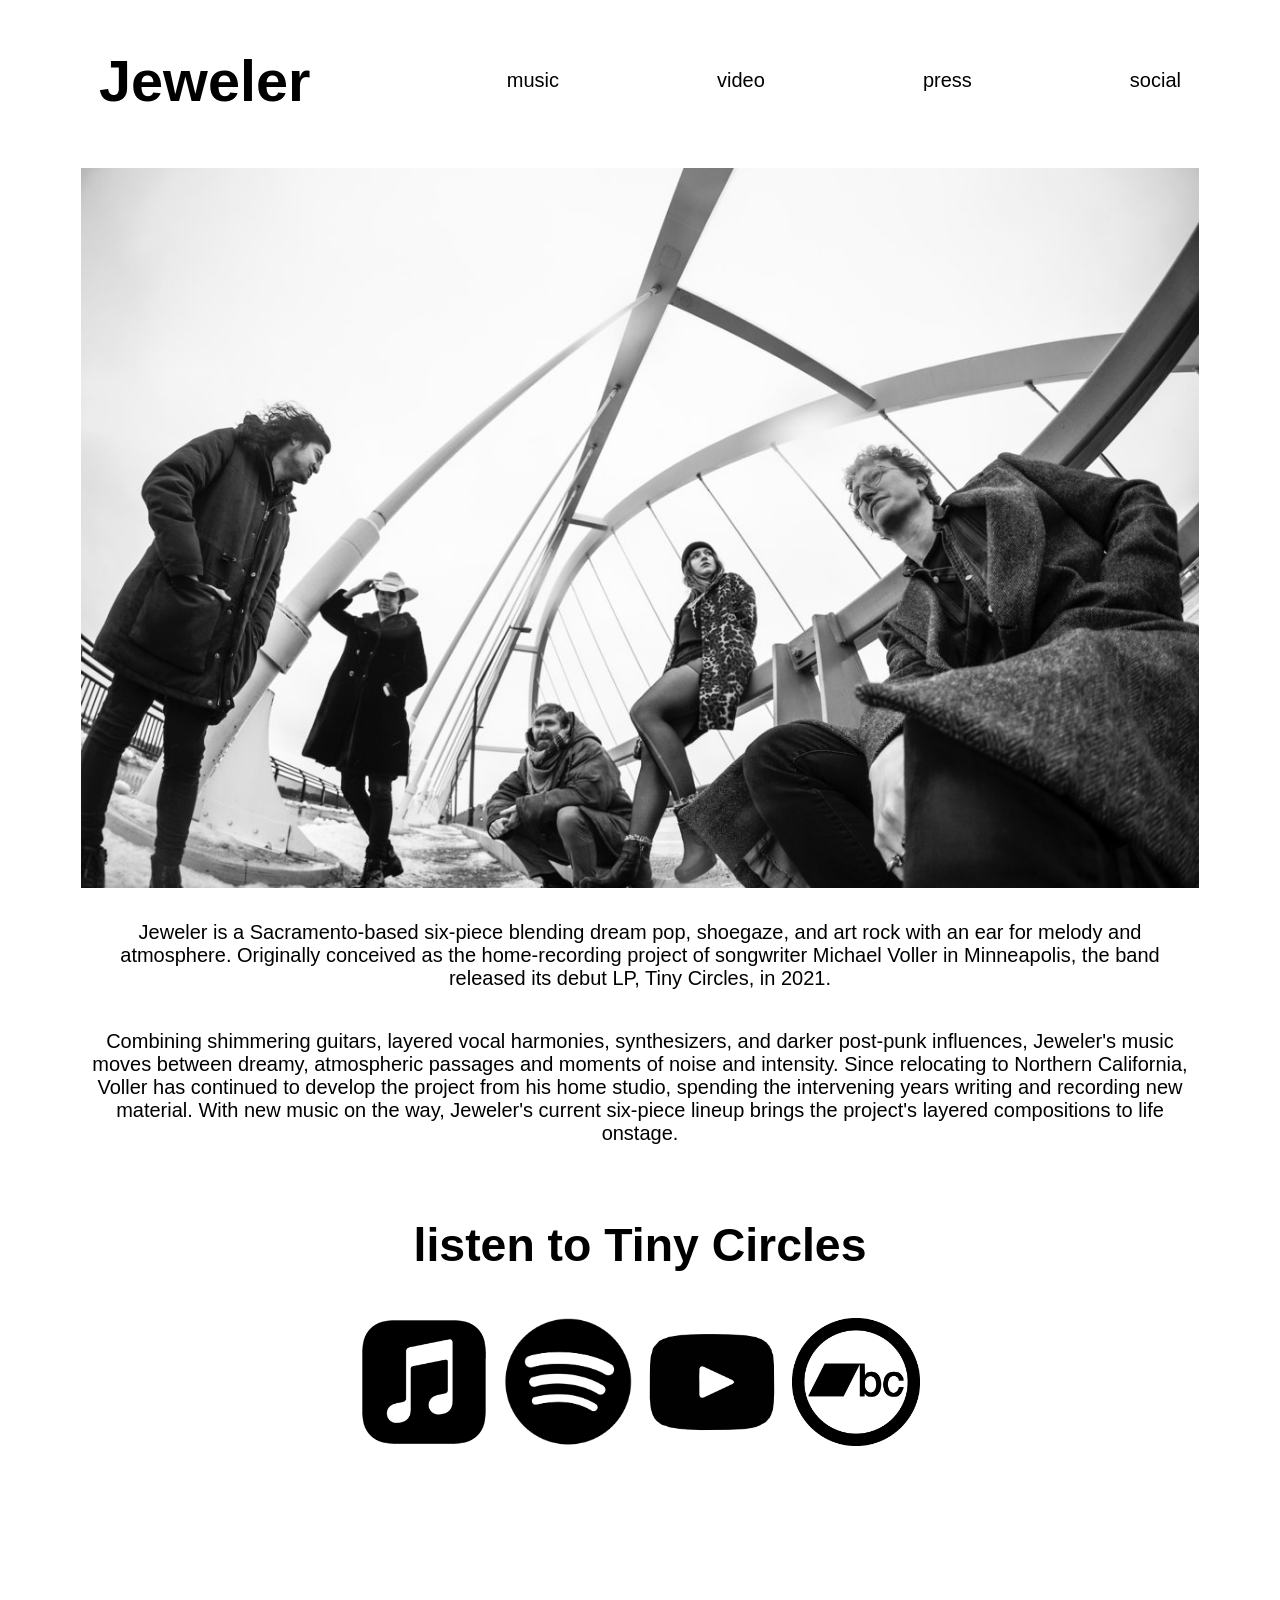
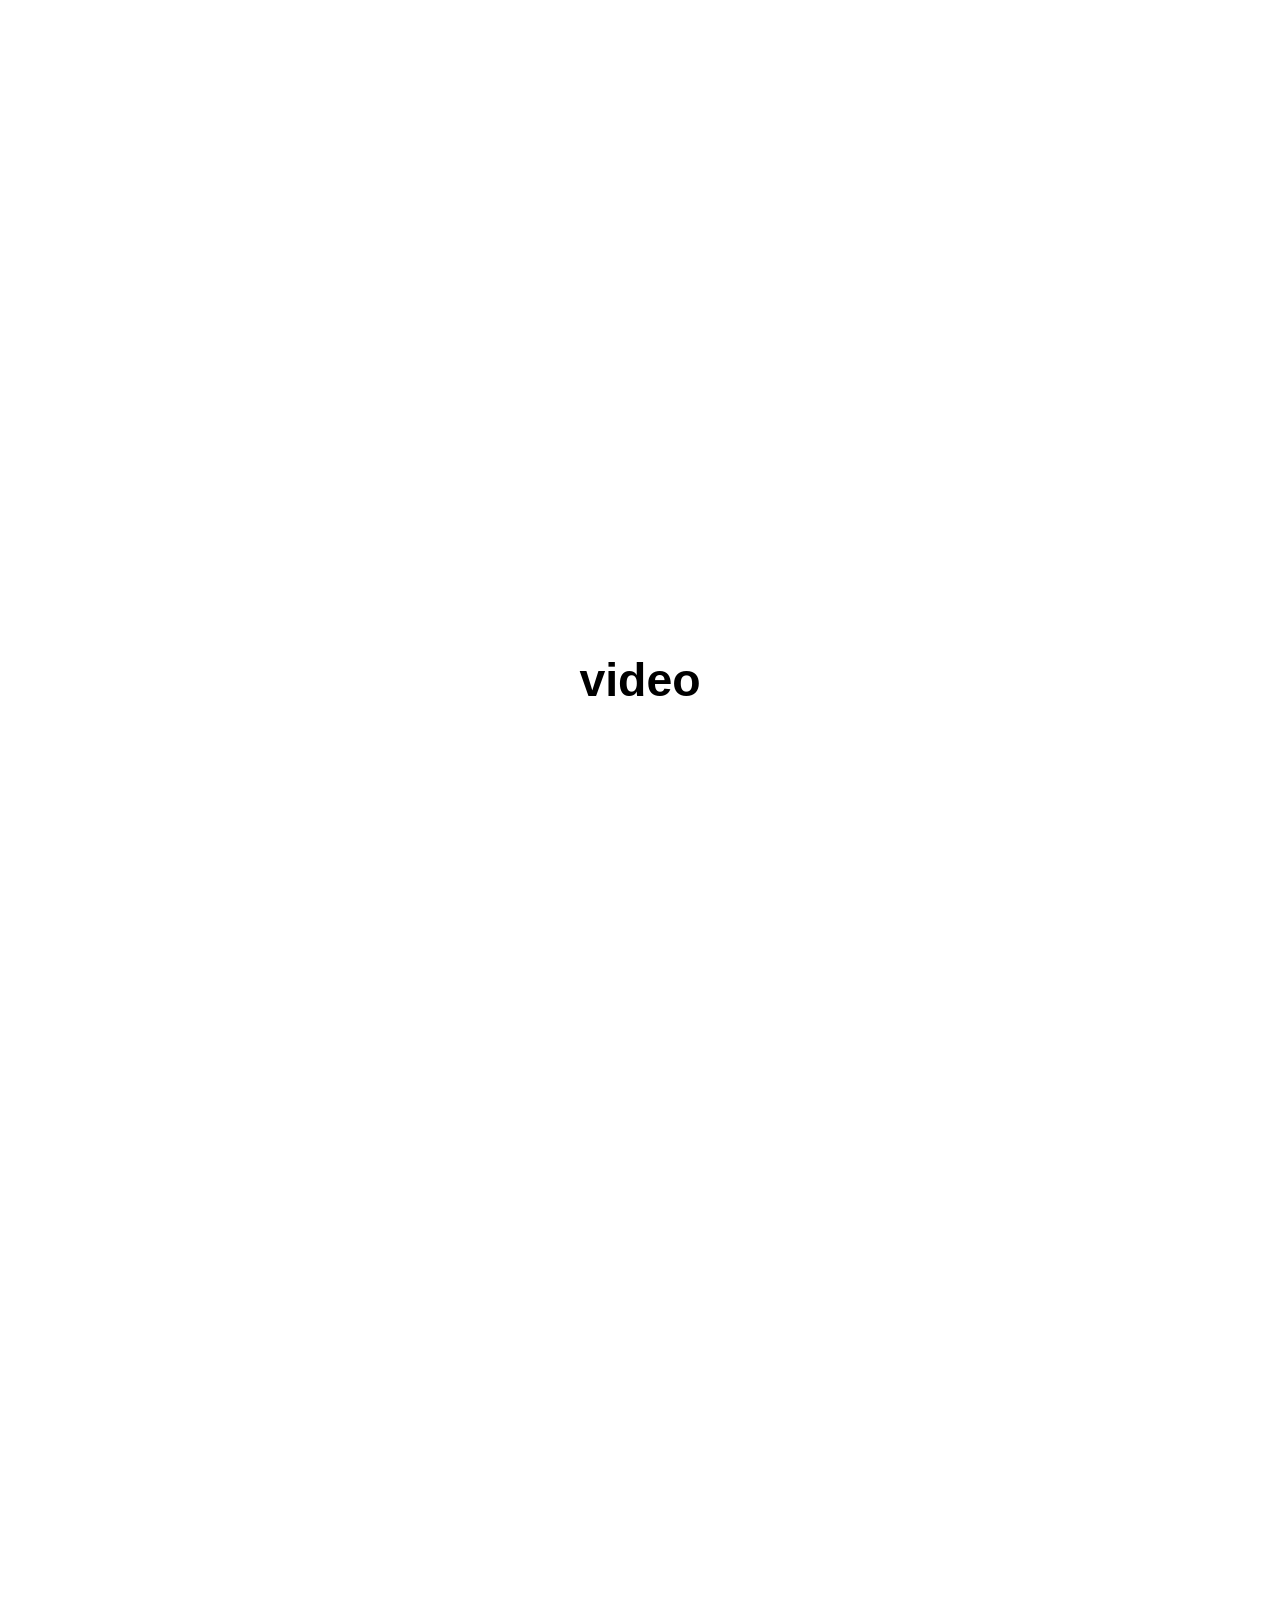
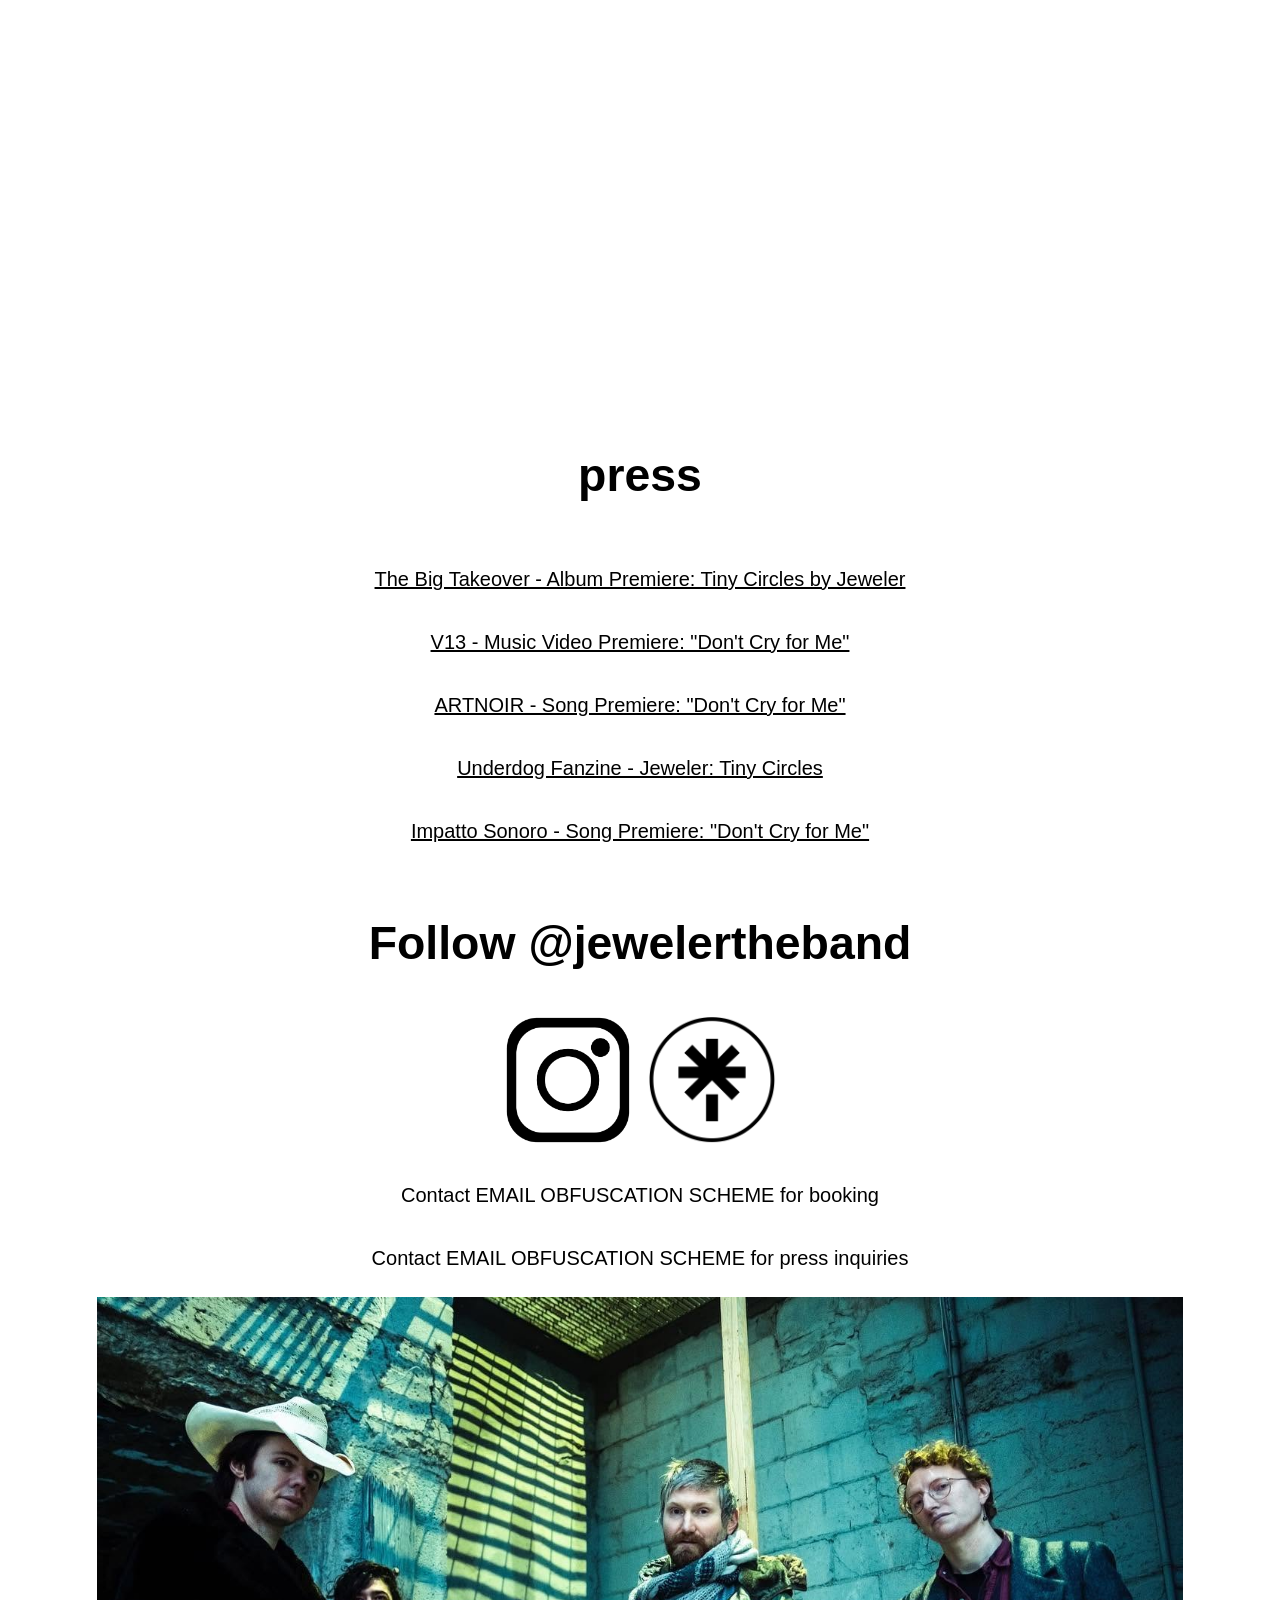
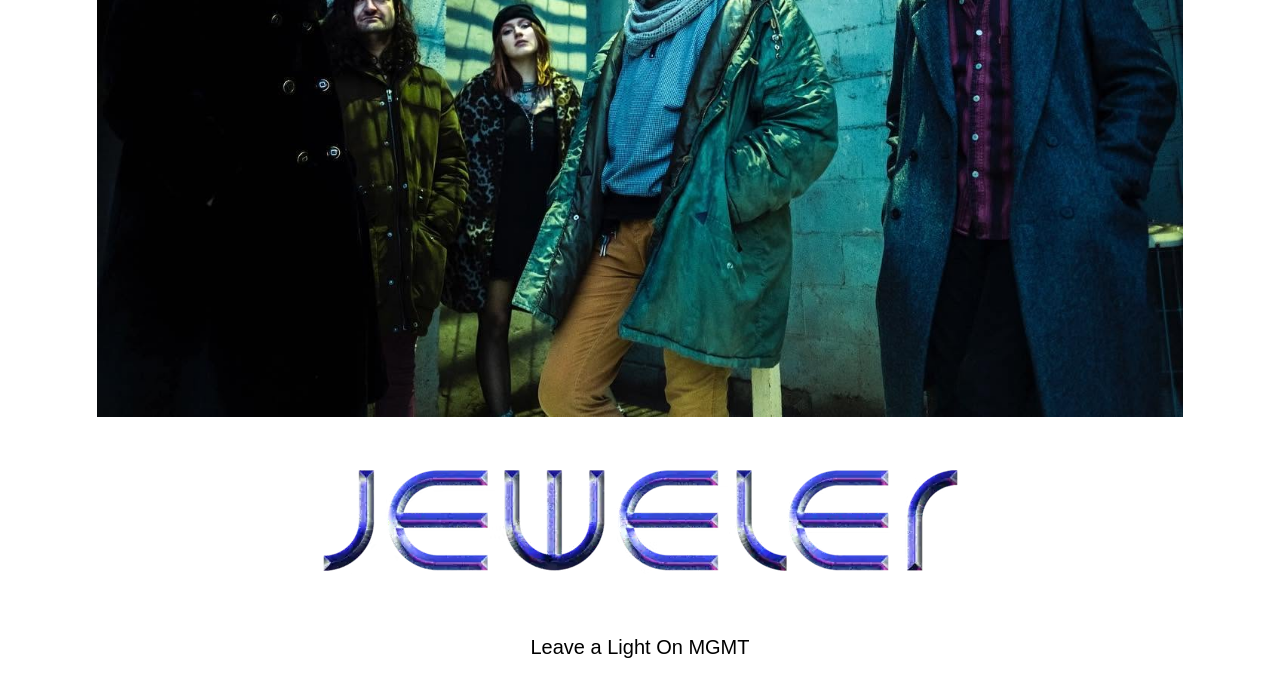
==== commit 8bbaa10a: "Add contact information for booking and press inquiries Added contact information for booking and pr" ====
--- a/jeweler/index.html
+++ b/jeweler/index.html
@@ -101,7 +101,11 @@
 						<img class="instagram" src="https://leave-a-light-on-mgmt.github.io/assets/images/instagramwhite.png"></a>
 					<a href="https://linktr.ee/jewelertheband" class="instagram" target="_blank" title="Jeweler - the band Linktree page">
 						<img class="instagram" src="https://leave-a-light-on-mgmt.github.io/assets/images/linktreewhite.png"></a>
+					
 				</div>
+
+				<p>Contact EMAIL OBFUSCATION SCHEME for booking</p>
+				<p>Contact EMAIL OBFUSCATION SCHEME for press inquiries</p>
 				
  			</div>
 
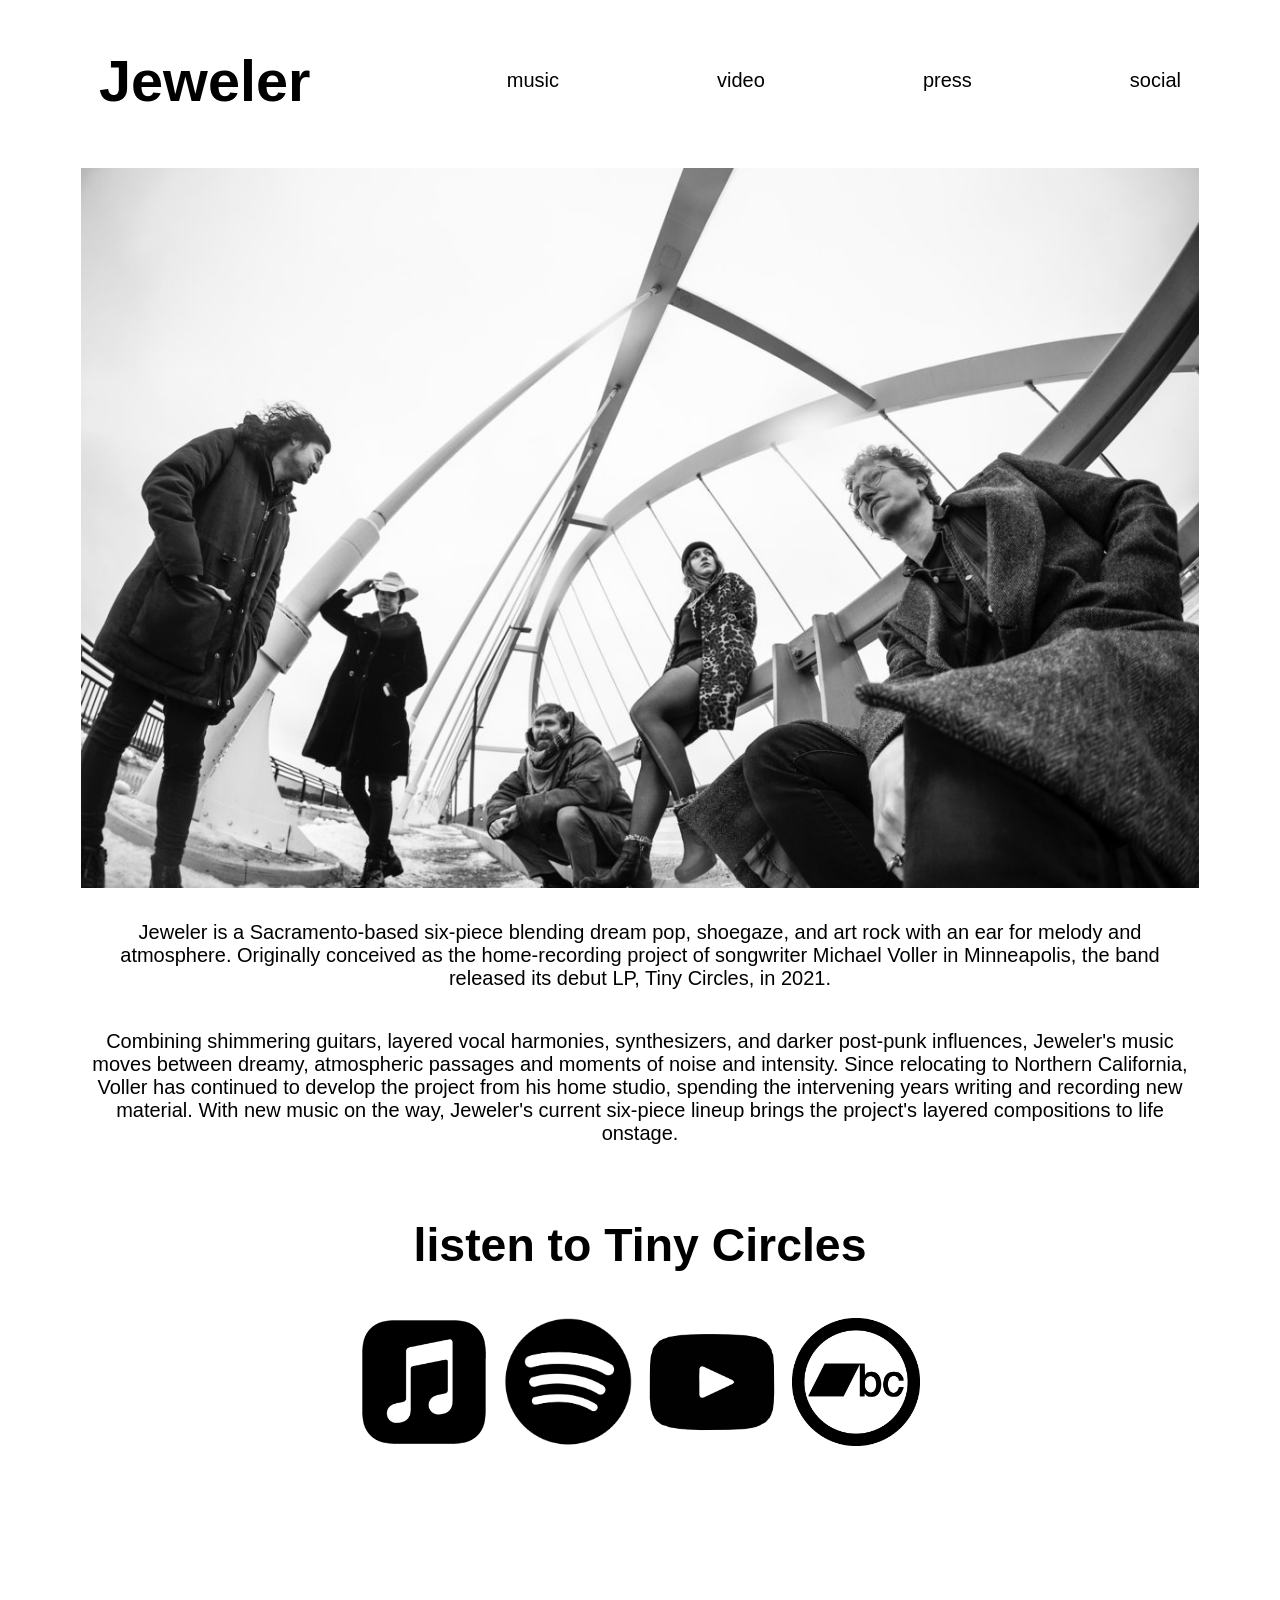
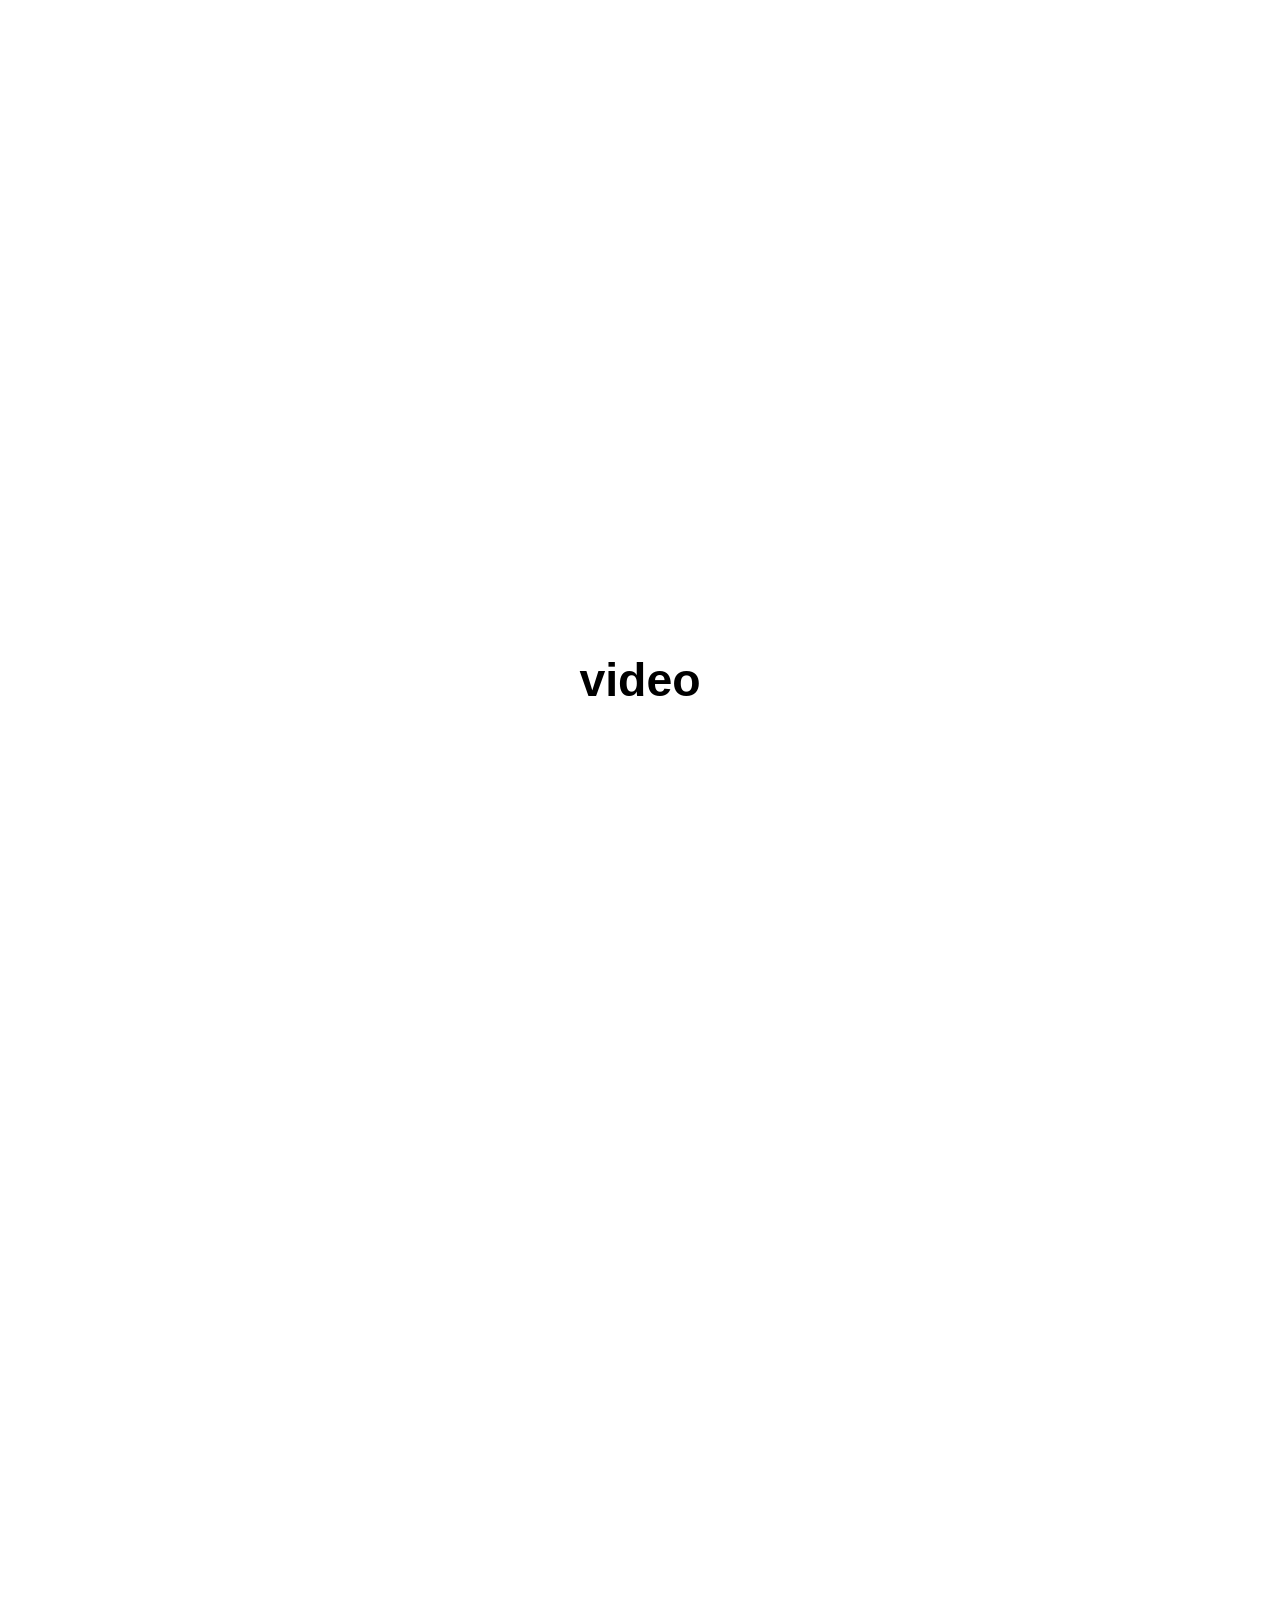
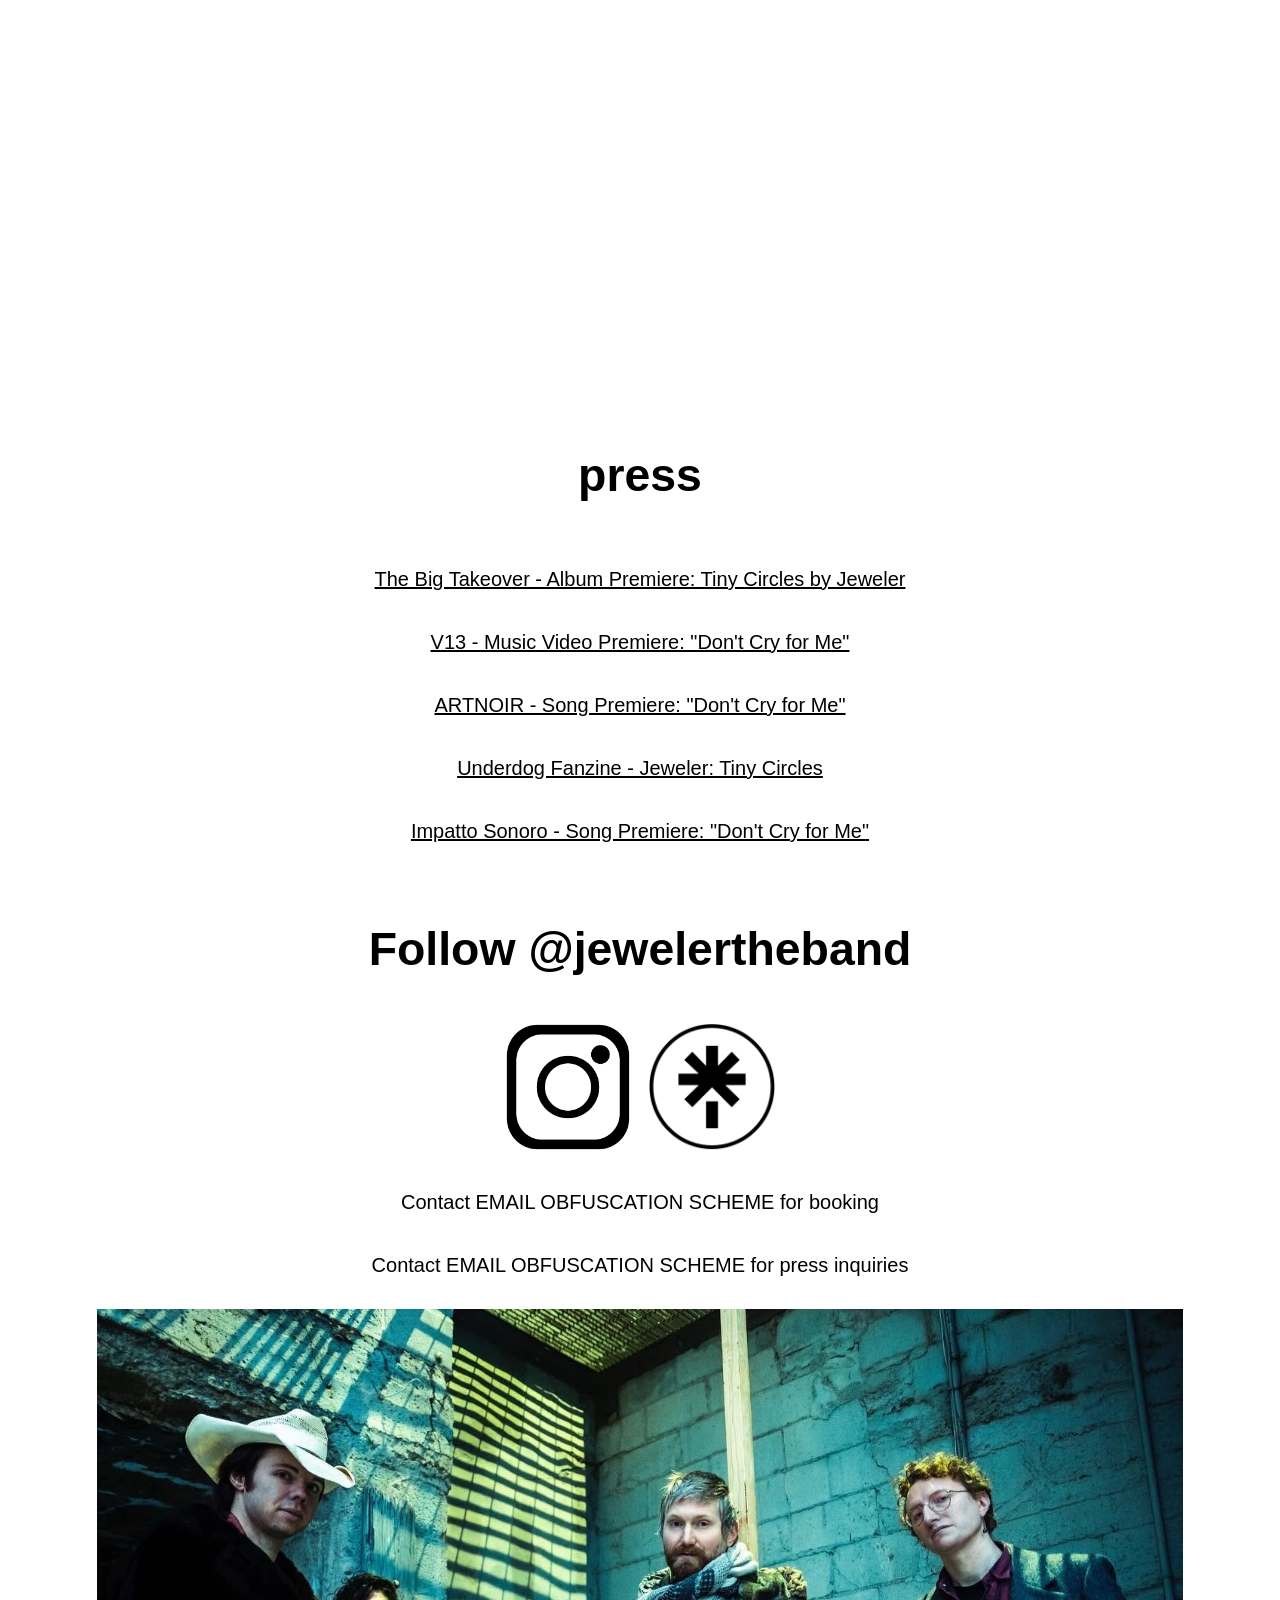
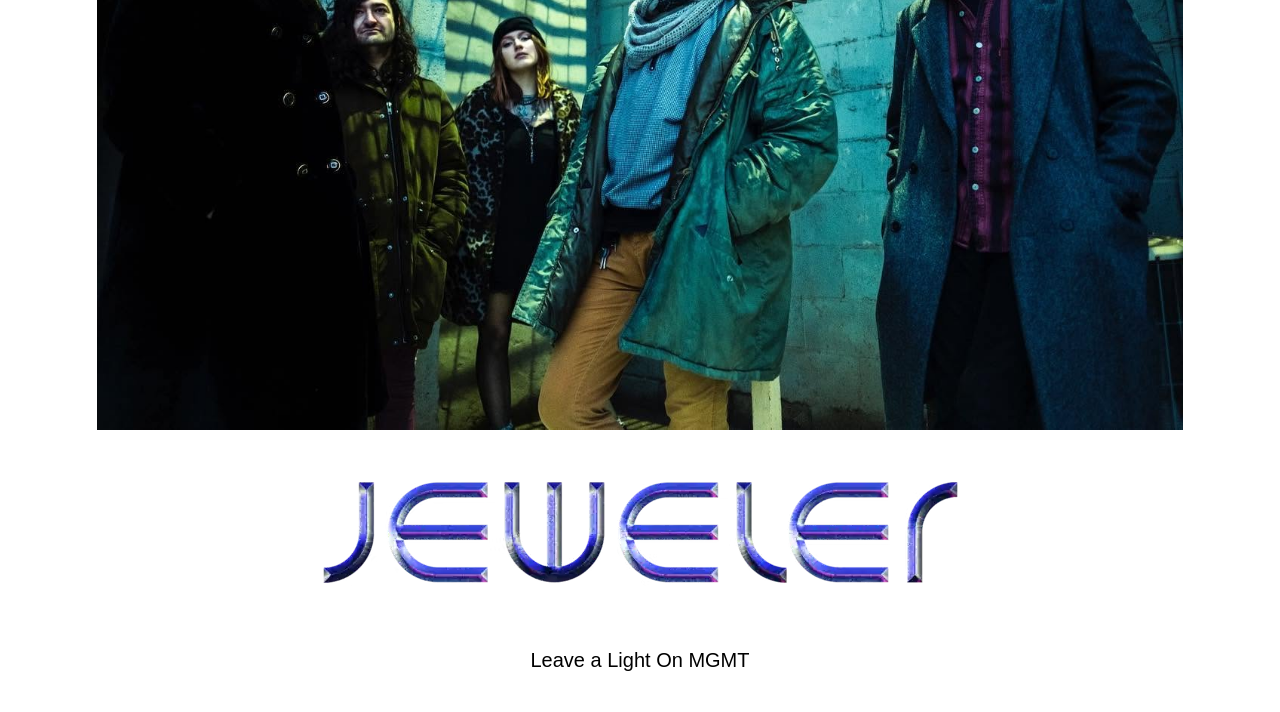
==== commit 92210838: "Add class 'bio' to social div in index.html" ====
--- a/jeweler/index.html
+++ b/jeweler/index.html
@@ -91,7 +91,7 @@
  				
  			</div>
 
-			<div id="social">
+			<div id="social" class="bio">
 
 				<h3>Follow @jewelertheband</h3>
 
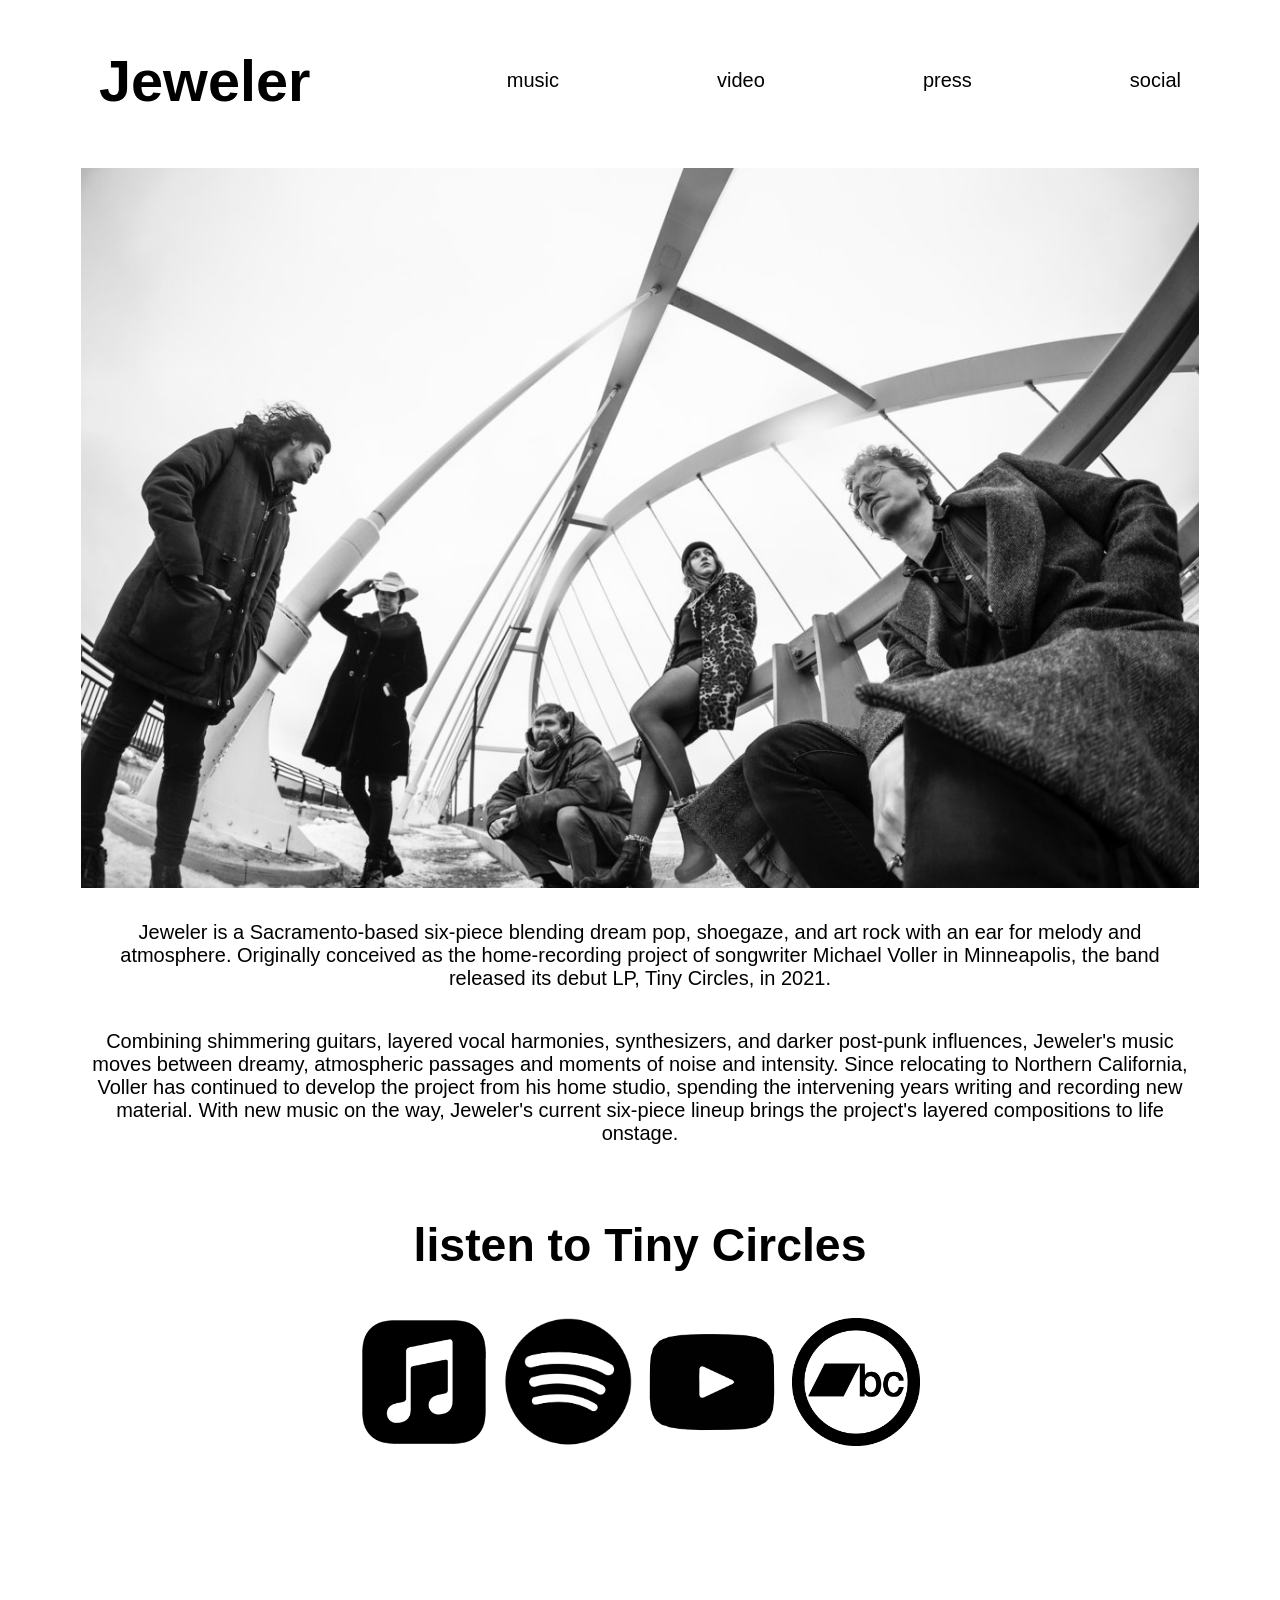
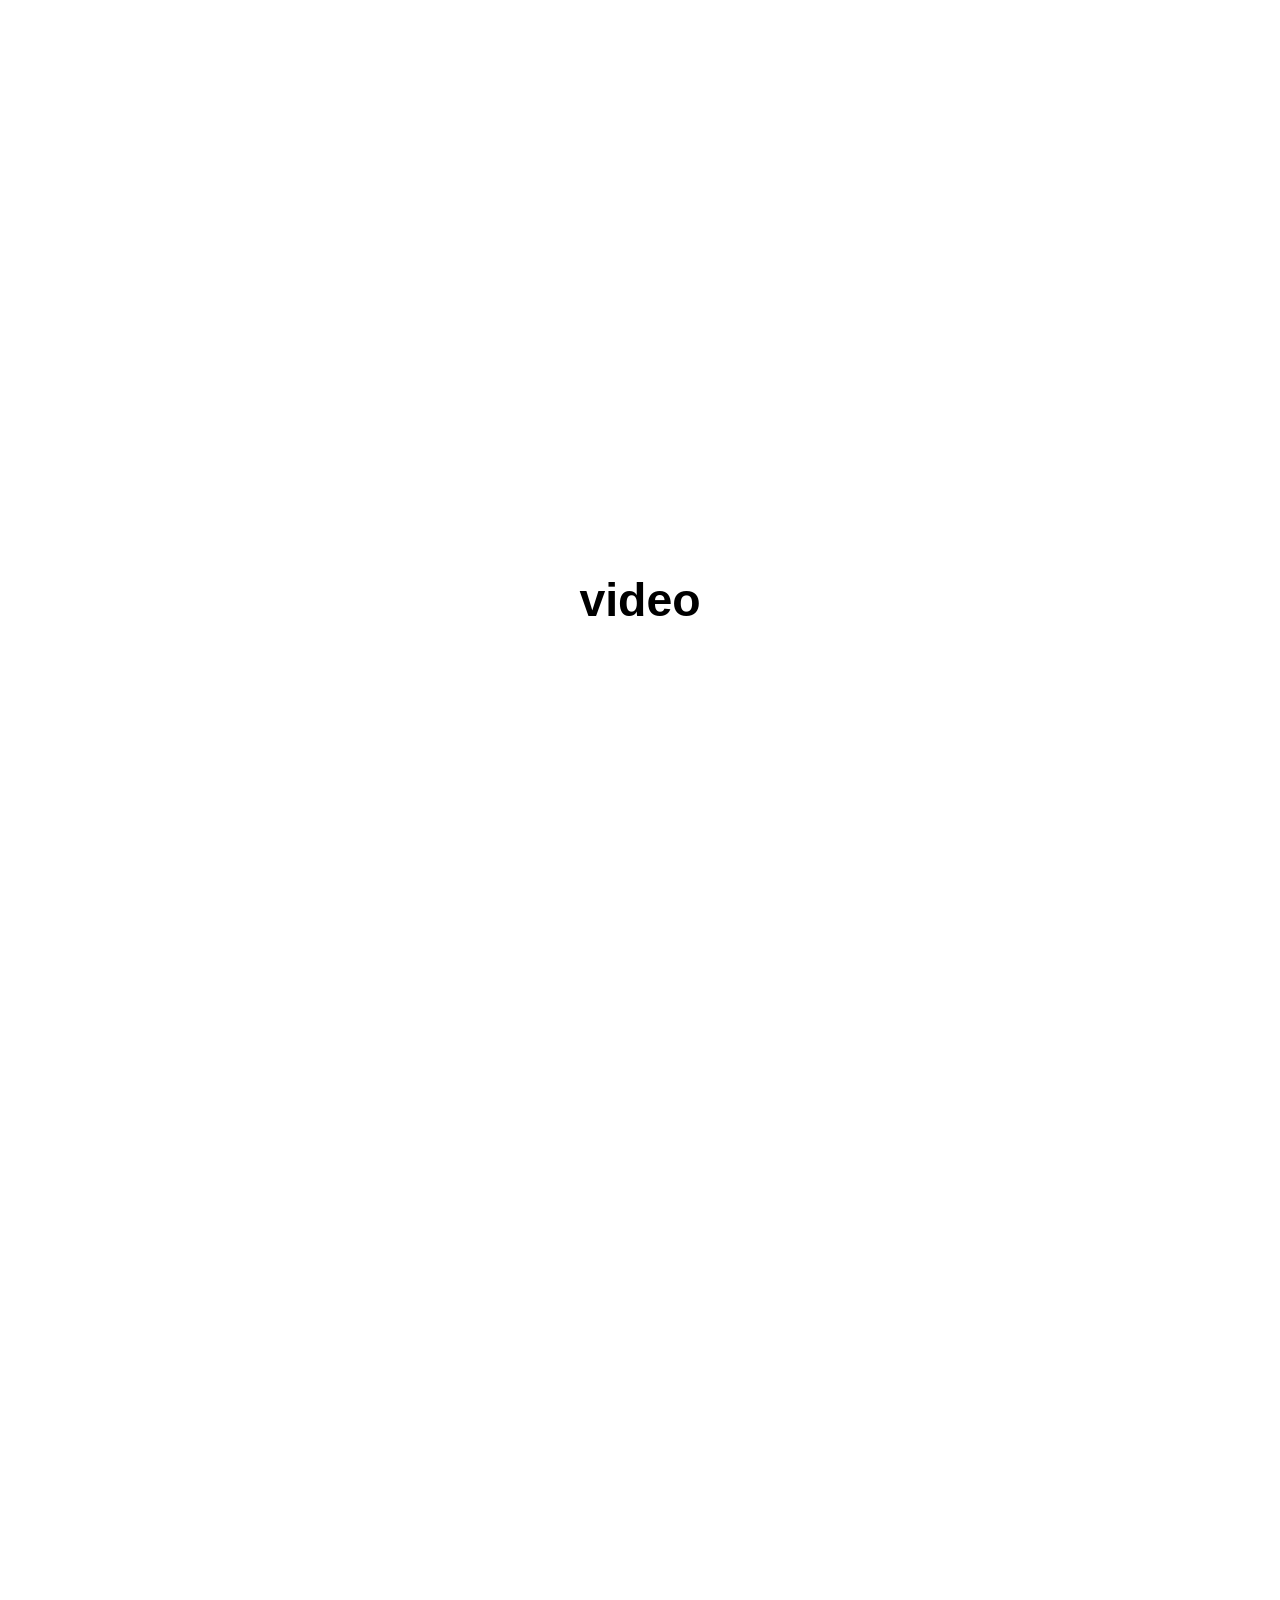
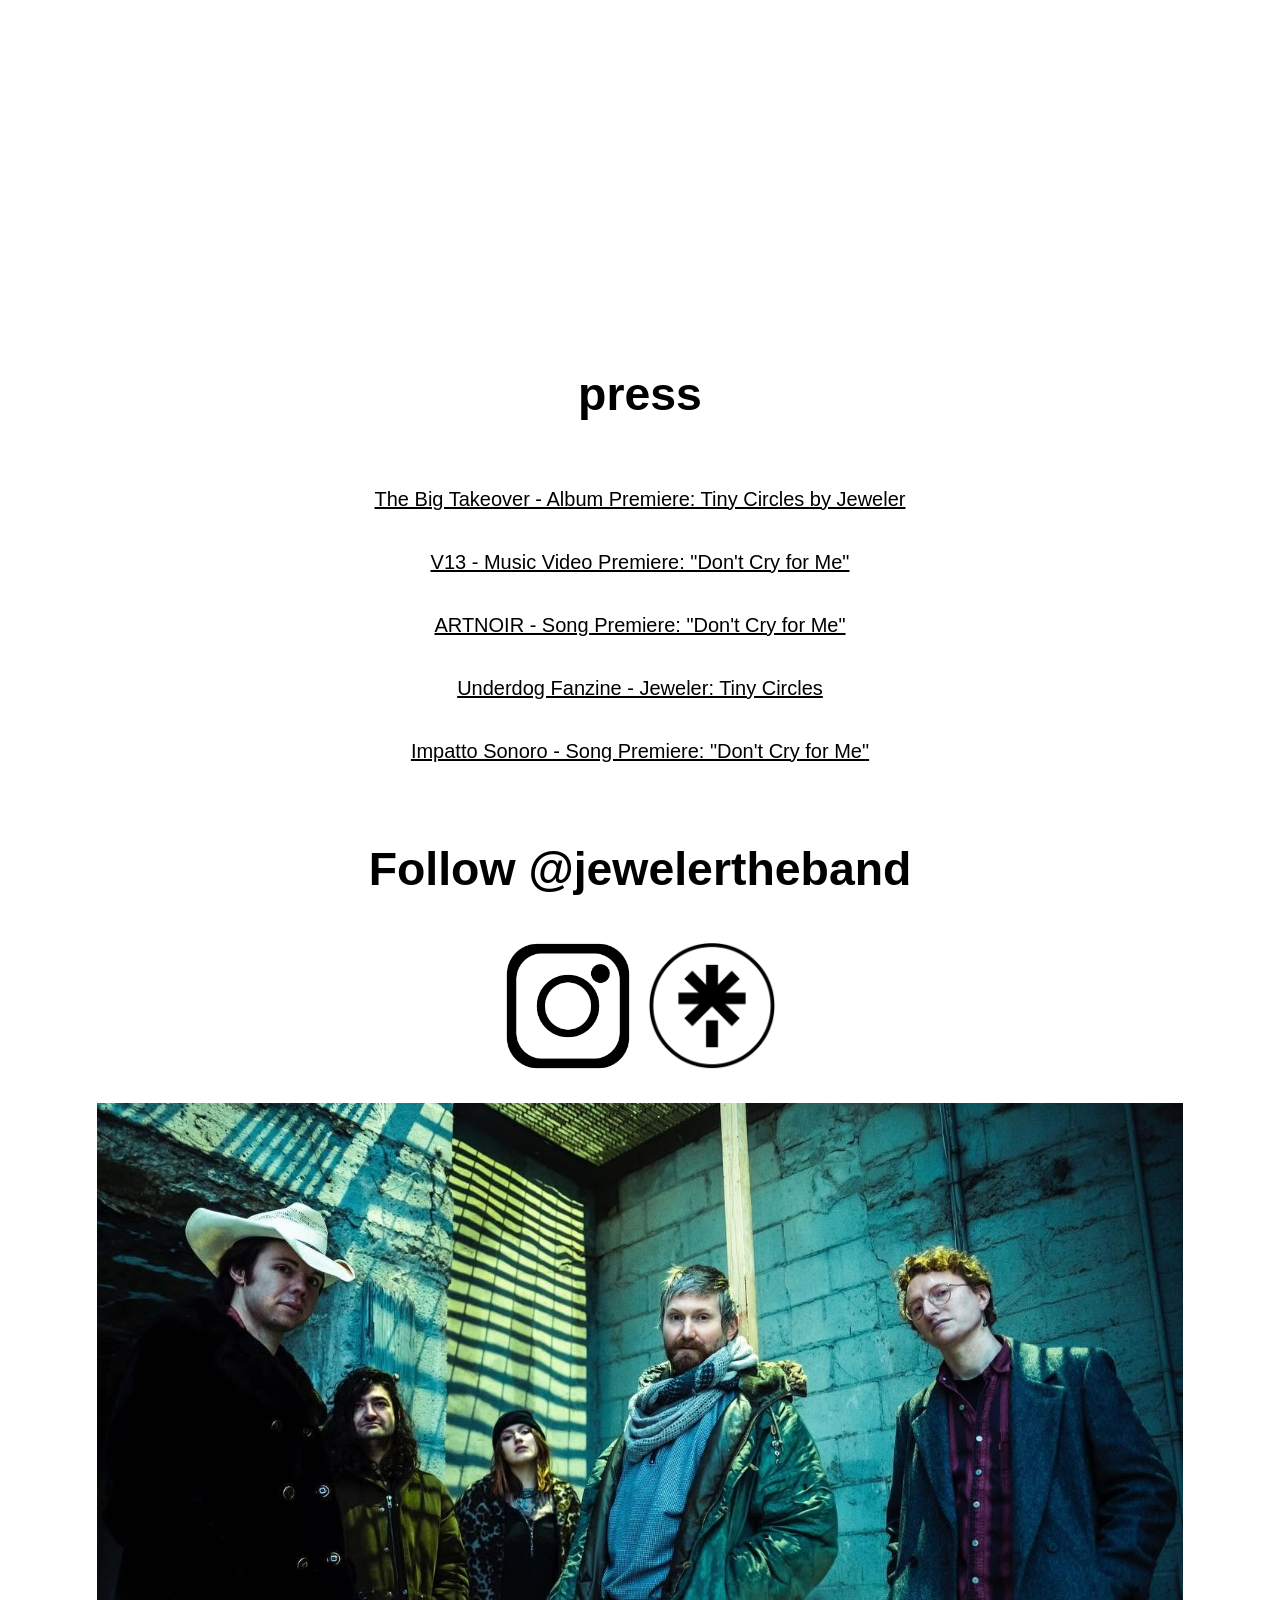
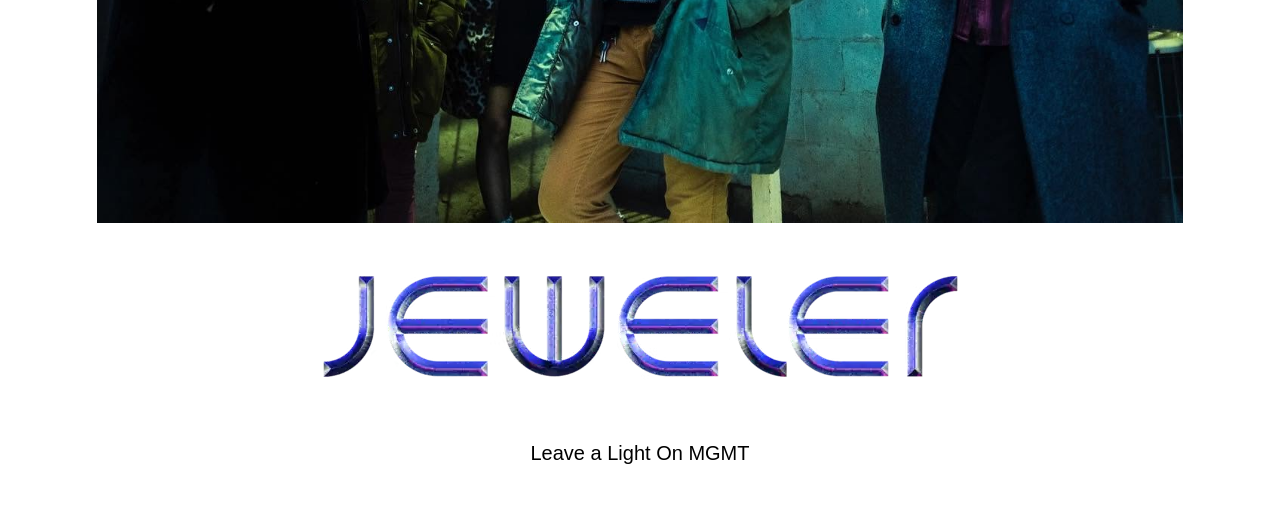
==== commit 83a08a85: "Restore press inquiries contact information Re-add contact information for press inquiries with emai" ====
--- a/jeweler/index.html
+++ b/jeweler/index.html
@@ -104,8 +104,9 @@
 					
 				</div>
 
+				<!-- add back once ME sends blogpost about webcrawlers
 				<p>Contact EMAIL OBFUSCATION SCHEME for booking</p>
-				<p>Contact EMAIL OBFUSCATION SCHEME for press inquiries</p>
+				<p>Contact EMAIL OBFUSCATION SCHEME for press inquiries</p> -->
 				
  			</div>
 
--- a/jeweler/css/jtb_mobile.css
+++ b/jeweler/css/jtb_mobile.css
@@ -152,8 +152,7 @@
   border: 0;
 	width: 89.5vw;
 	max-width: 700px;
-	height: 786px;
-	max-height: calc(98vh - var(--nav-height)); /* added 10/22/2026, remove if breaking */
+	height: 175vw;
 	display: block;
 	margin: 0 auto 1em auto;
 }
--- a/jeweler/css/jtb_desktop.css
+++ b/jeweler/css/jtb_desktop.css
@@ -0,0 +1,233 @@
+html {
+  scroll-behavior: smooth;
+}
+
+body {
+  /* 1rem base + 1% of viewport width */
+  font-size: clamp(1rem, 0.9rem + 0.5vw, 1.25rem);
+  margin: 0;
+  display: flex;
+  flex-direction: column;
+  min-height: 100vh;
+  text-decoration: none;
+  font-family: sans-serif;
+}
+
+h1 {
+	/* clamp(minimum, fluid preference, maximum) */
+  font-size: clamp(2rem, 1.2rem + 3vw, 4rem);
+  padding-right: 3vw;
+}
+
+h3 {
+  font-size: clamp(.5rem, .5rem + 3vw, 4rem);
+  padding: 0;
+  font-family: sans-serif;
+}
+
+p {
+	padding: 0;
+}
+
+div {
+  display: flex;
+  justify-content: center; /* Centers the iframe horizontally */
+  flex-direction: column;
+  align-items: center;
+}
+
+div.streamicons {
+  display: flex;
+  flex-direction: row;
+  justify-content: center;
+  align-items: center;
+  gap: 1rem;
+  flex-wrap: wrap;
+	margin-bottom: 1em;
+}
+
+div.socialicons {
+  display: flex;
+  flex-direction: row;
+  justify-content: center;
+  align-items: center;
+  gap: 1rem;
+  flex-wrap: wrap;
+	margin-bottom: 1em;
+}
+
+div.socialicons a {
+  display: inline-flex;
+  align-items: center;
+  justify-content: center;
+}
+
+div.footer {
+	margin-bottom: 1em;
+}
+
+div.footer a {
+	color: #000000;
+  text-decoration: none;
+  font-family: sans-serif;
+  font-weight: normal;
+	display: inline-block;
+  text-align: center;
+  font-size: clamp(1rem, 0.9rem + 0.5vw, 1.25rem);
+  transition: color 0.1s;
+}
+
+div.footer a:hover {
+	color: #999999;
+}
+	
+
+div.streamicons a {
+  display: inline-flex;
+  align-items: center;
+  justify-content: center;
+}
+
+.maincenter {
+	width: 89.5vw;
+	text-align: center;
+	margin:  auto;
+	padding: .5vw;
+	scroll-margin-top: var(--nav-height);
+}
+
+#music,
+#video,
+#social,
+#press {
+  scroll-margin-top: var(--nav-height);
+}
+
+.bio {
+	width: var(--img-width);
+	max-width: 100%;
+	text-align: center;
+	margin:  auto;
+	padding: .5vw;
+}
+
+.maincenter p {
+  text-align: justify;
+}
+
+img.bio-image {
+	display: block;
+  	max-width: 100%;
+ 	height: auto;
+  	max-height: calc(98vh - var(--nav-height));
+}
+
+img.instagram {
+	display: flex;
+  justify-content: center;
+  align-items: center;
+	filter: invert(100%);
+	width: 10vw;
+  	max-width: 100%;
+ 	height: auto;
+  	max-height: calc(98vh - var(--nav-height));
+}
+
+img.streamicon {
+	display: flex;
+  justify-content: center;
+  align-items: center;
+	filter: invert(100%);
+	width: 10vw;
+  	max-width: 100%;
+ 	height: auto;
+  	max-height: calc(98vh - var(--nav-height));
+}
+
+a.streamicon {
+
+}
+
+iframe.bandcamp {
+  border: 0;
+	width: 89.5vw;
+	max-width: 700px;
+	height: 1000px;
+	display: block;
+	margin: 0 auto 1em auto;
+}
+
+iframe.video {
+	border: 0;
+	width: 89.5vw;
+	max-width: 700px;
+	height: auto; 
+	display: block;
+	margin: 0 auto 1em auto;
+	aspect-ratio: 16 / 9;
+}
+
+nav {
+  position: sticky; /* Sticks the nav to the viewport */
+  top: 0;       /* Locks it to the very top */
+  left: 0;         /* Aligns it to the left edge */
+  z-index: 9999;   /* Forces the nav to float above all other content */
+  align-items: center;
+
+  /* Styling and Layout */
+  background: linear-gradient(to bottom, rgba(255, 255, 255, 1) 98%, rgba(255, 255, 255, 0) 100%);
+  display: flex;
+  justify-content: space-around; /* Spaces the 3 links evenly */
+  width: calc(100% - 2.5rem);
+  max-width: 100%;
+  margin: 0 auto;
+  padding: 0 1.25rem;
+
+}
+
+nav a {
+  color: #000000;
+  text-decoration: none;
+  font-family: sans-serif;
+  font-weight: normal;
+  font-size: clamp(1rem, 0.9rem + 0.5vw, 1.25rem);
+  transition: color 0.1s;
+}
+
+a.instagram {
+  color: #000000;
+  text-decoration: none;
+  font-family: sans-serif;
+  font-weight: normal;
+  font-size: clamp(1rem, 0.9rem + 0.5vw, 1.25rem);
+  transition: color 0.1s;
+}
+
+a.press-link {
+  color: #000000;
+  text-decoration: underline;
+  font-family: sans-serif;
+  font-weight: normal;
+  font-size: clamp(1rem, 0.9rem + 0.5vw, 1.25rem);
+  transition: color 0.1s;
+  display: block;
+  width: 100%;
+  text-align: center;
+  overflow-wrap: anywhere;
+}
+
+nav a:hover {
+  color: #999999;
+}
+
+nav a.active {
+  text-decoration: underline;
+}
+
+nav a.no-active.active {
+  text-decoration: none;
+}
+
+.balance-ghost {
+  visibility: hidden;
+}
--- a/jeweler/css/jtb_mobile.css
+++ b/jeweler/css/jtb_mobile.css
@@ -152,8 +152,7 @@
   border: 0;
 	width: 89.5vw;
 	max-width: 700px;
-	height: 786px;
-	max-height: calc(98vh - var(--nav-height)); /* added 10/22/2026, remove if breaking */
+	height: 175vw;
 	display: block;
 	margin: 0 auto 1em auto;
 }
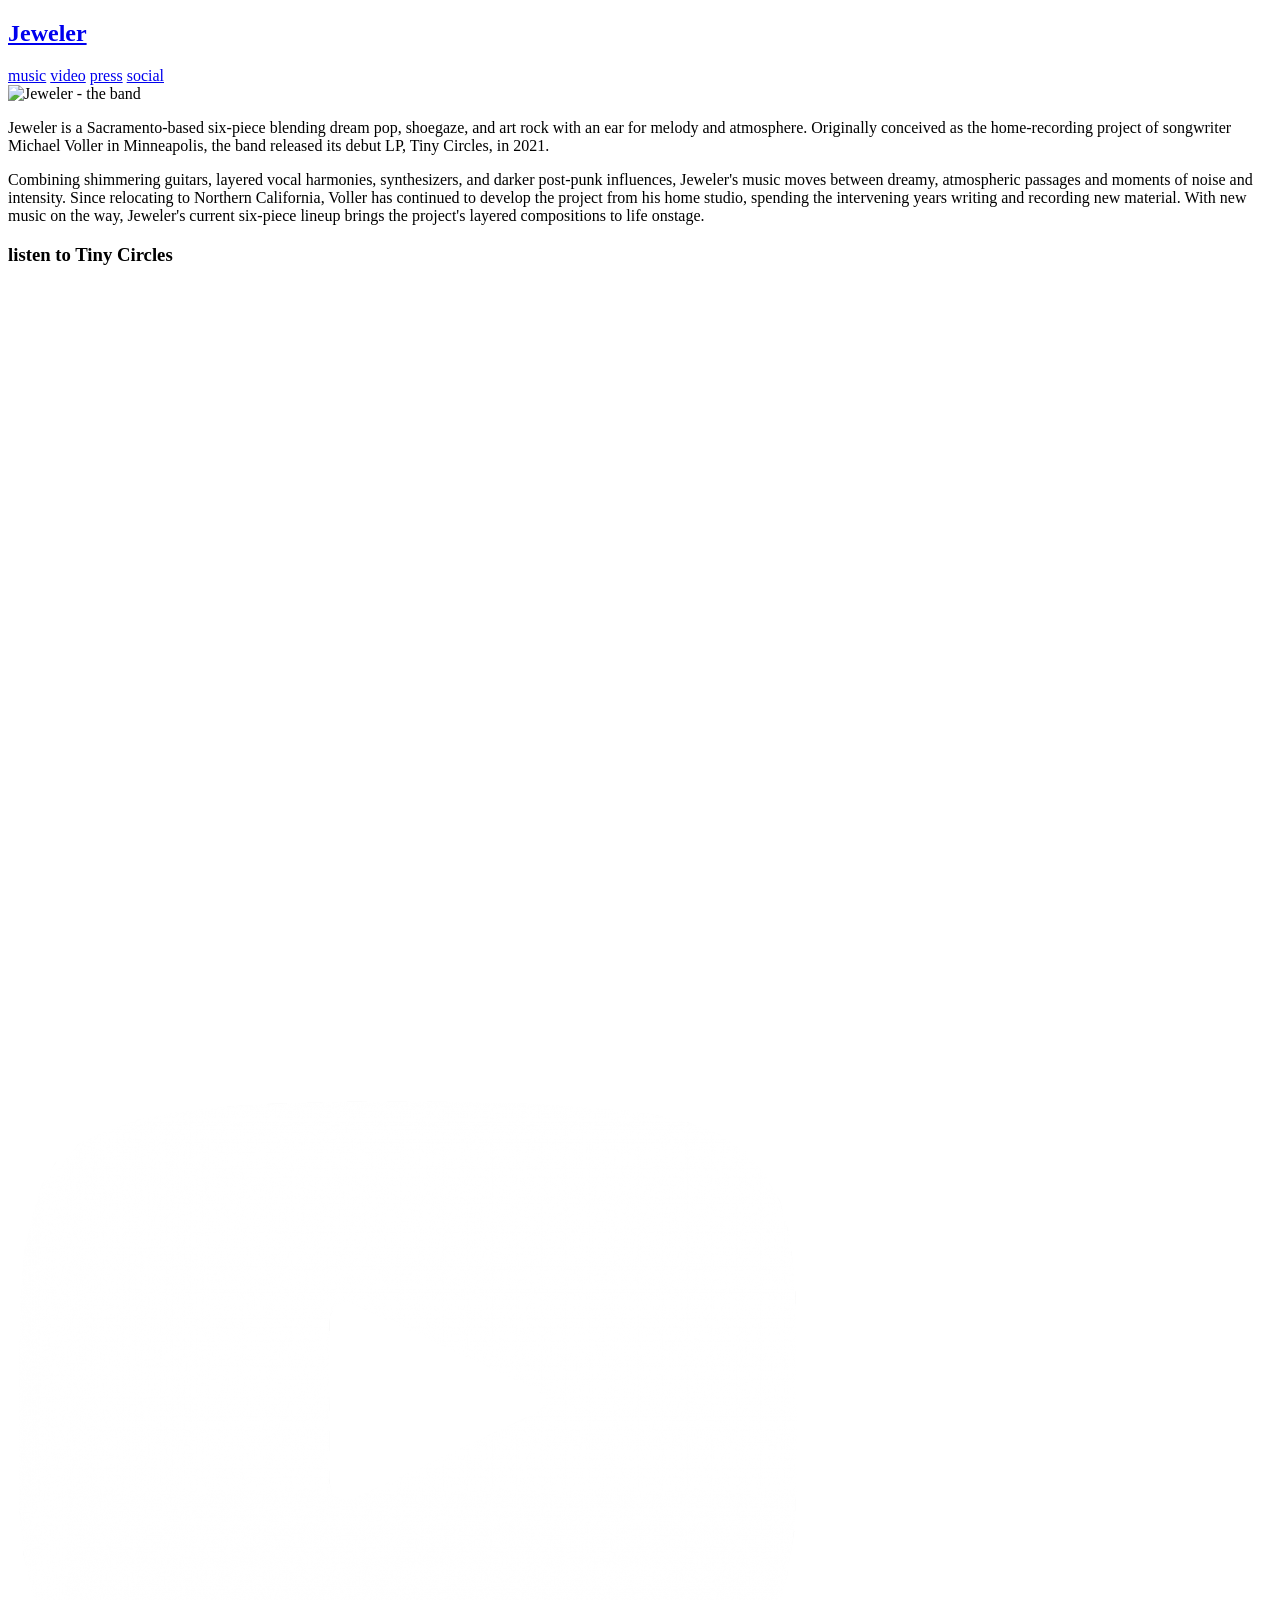
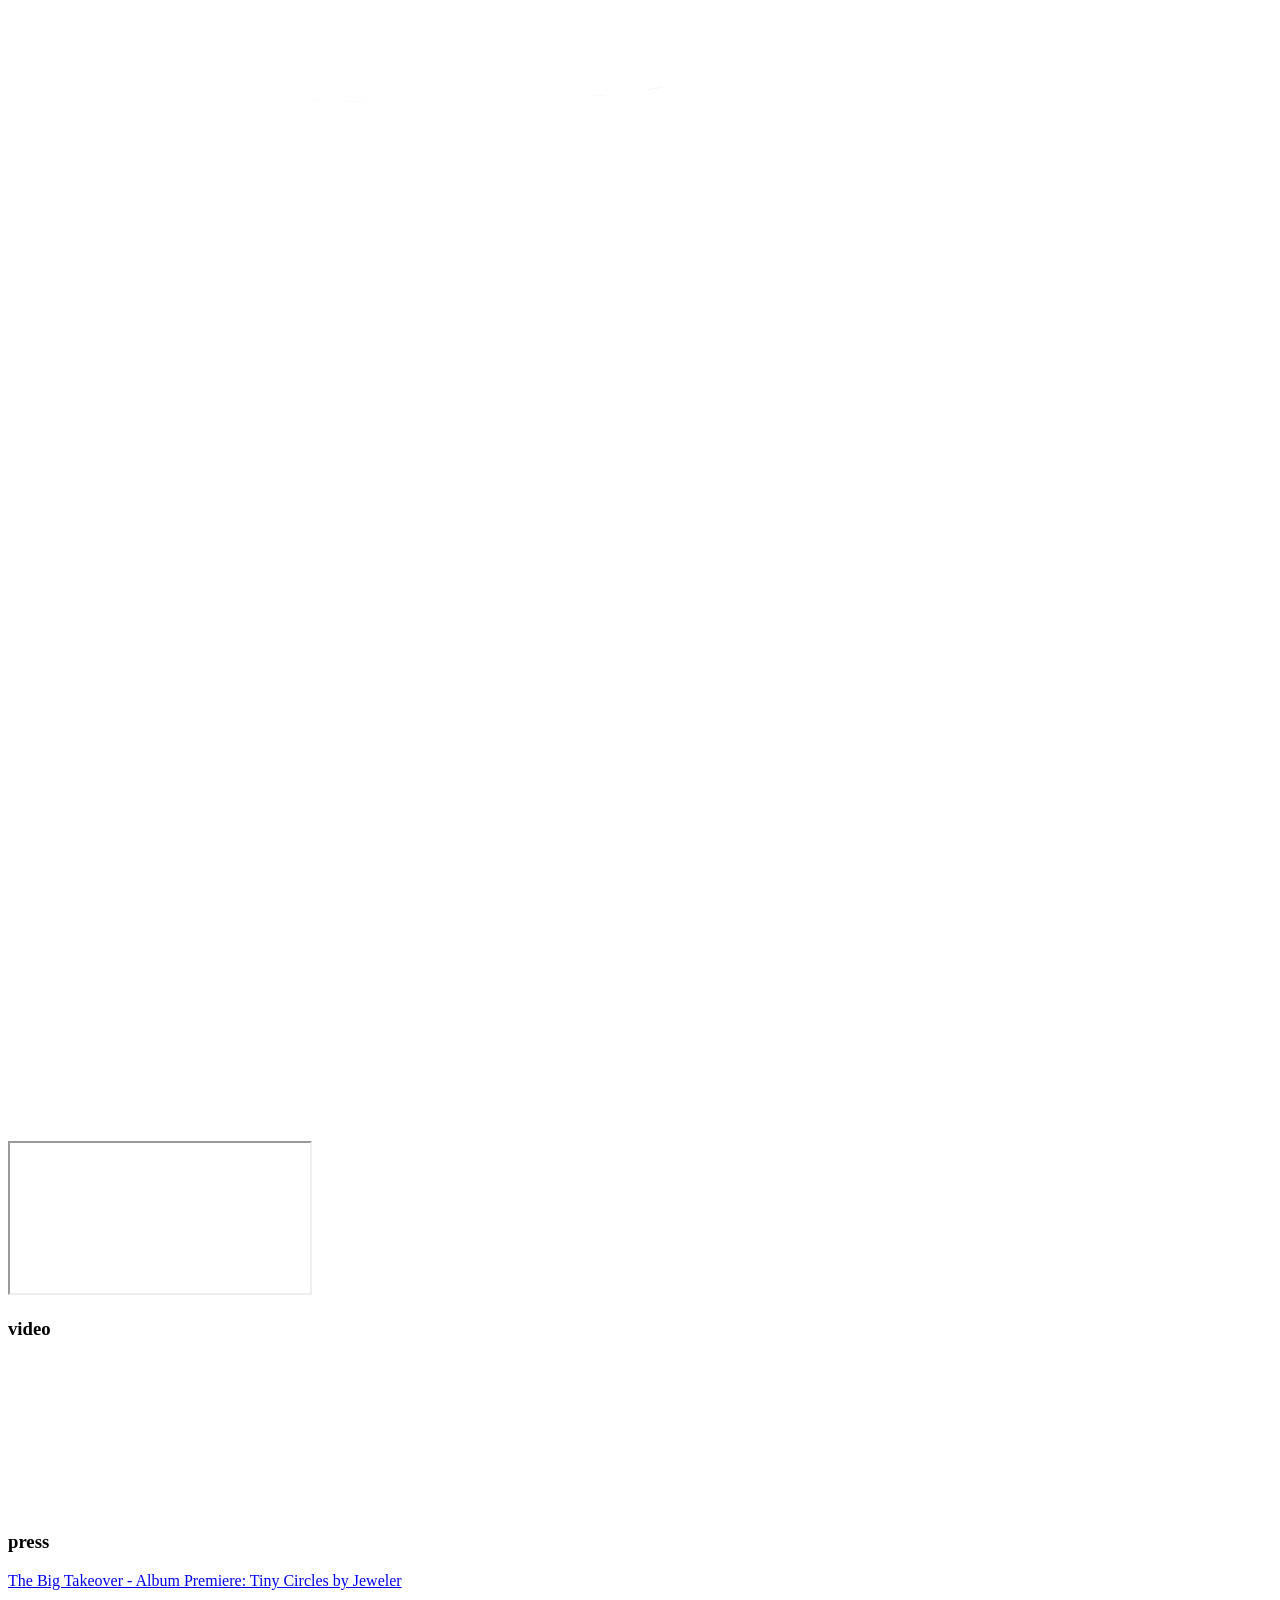
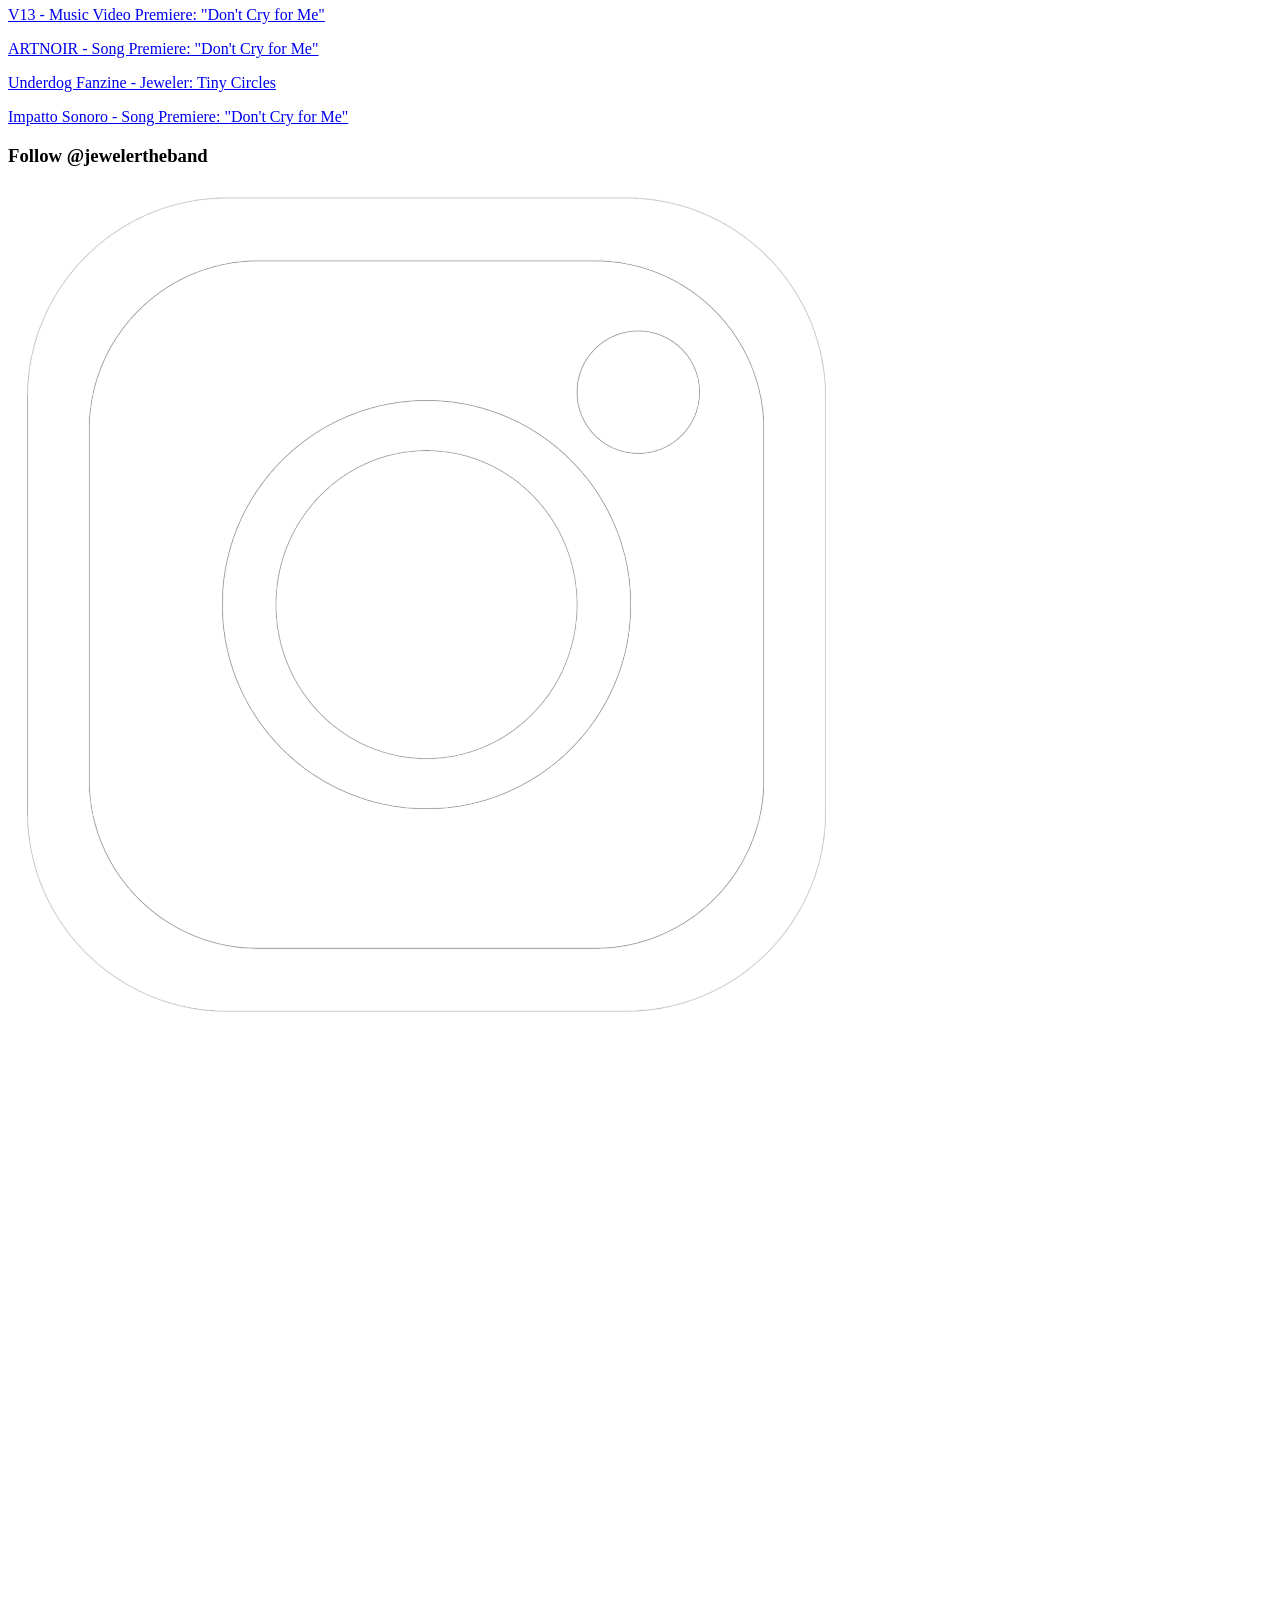
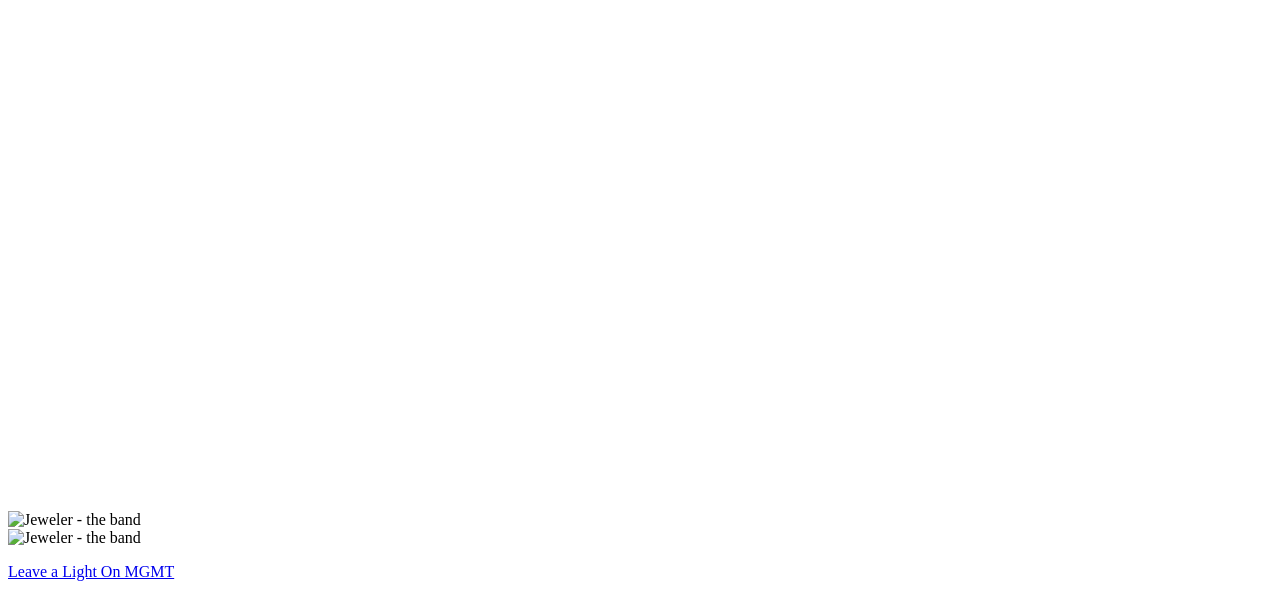
==== commit c0e6bb14: "Recovered index" ====
--- a/jeweler/index.html
+++ b/jeweler/index.html
@@ -11,7 +11,7 @@
 
 <!-- Favicon and Base HREF -->
 
-  		<base href="https://leave-a-light-on-mgmt.github.io/jeweler/">
+  		<base href="https://leave-a-light-on-mgmt.github.io/jewelertheband/">
         <link rel="shortcut icon" type="image/png" href="images/favicon.png">
 
 <!-- Call for stylesheets -->
@@ -75,7 +75,7 @@
 
 				<iframe class="video" src="https://www.youtube.com/embed/ePyByUpfhDs?si=VXcuG7FvfsMgCso3" title="Don't Cry for Me - Music Video" frameborder="0" allow="accelerometer; autoplay; clipboard-write; encrypted-media; gyroscope; picture-in-picture; web-share" referrerpolicy="strict-origin-when-cross-origin" allowfullscreen></iframe>
 				<iframe class="video" src="https://www.youtube.com/embed/pjrF9nFUgAE?si=kEKEA2RkDLOsJRZ3" title="Jeweler, live in Minneapolis" frameborder="0" allow="accelerometer; autoplay; clipboard-write; encrypted-media; gyroscope; picture-in-picture; web-share" referrerpolicy="strict-origin-when-cross-origin" allowfullscreen></iframe>
-				<iframe class="video" src="https://www.youtube.com/embed/cJHN9VoTPuc?si=GTQW2MqXCSjxQraH&amp;start=24" title="Jeweler, live in Sacramento" frameborder="0" allow="accelerometer; autoplay; clipboard-write; encrypted-media; gyroscope; picture-in-picture; web-share" referrerpolicy="strict-origin-when-cross-origin" allowfullscreen></iframe>
+				<iframe class="video" src="https://www.youtube.com/embed/lGmH6hVw6gk?si=FGpRcS_GwIu7L5rj&amp;start=1440" title="Jeweler, live in Sacramento" frameborder="0" allow="accelerometer; autoplay; clipboard-write; encrypted-media; gyroscope; picture-in-picture; web-share" referrerpolicy="strict-origin-when-cross-origin" allowfullscreen></iframe>
   				
  			</div>
 
